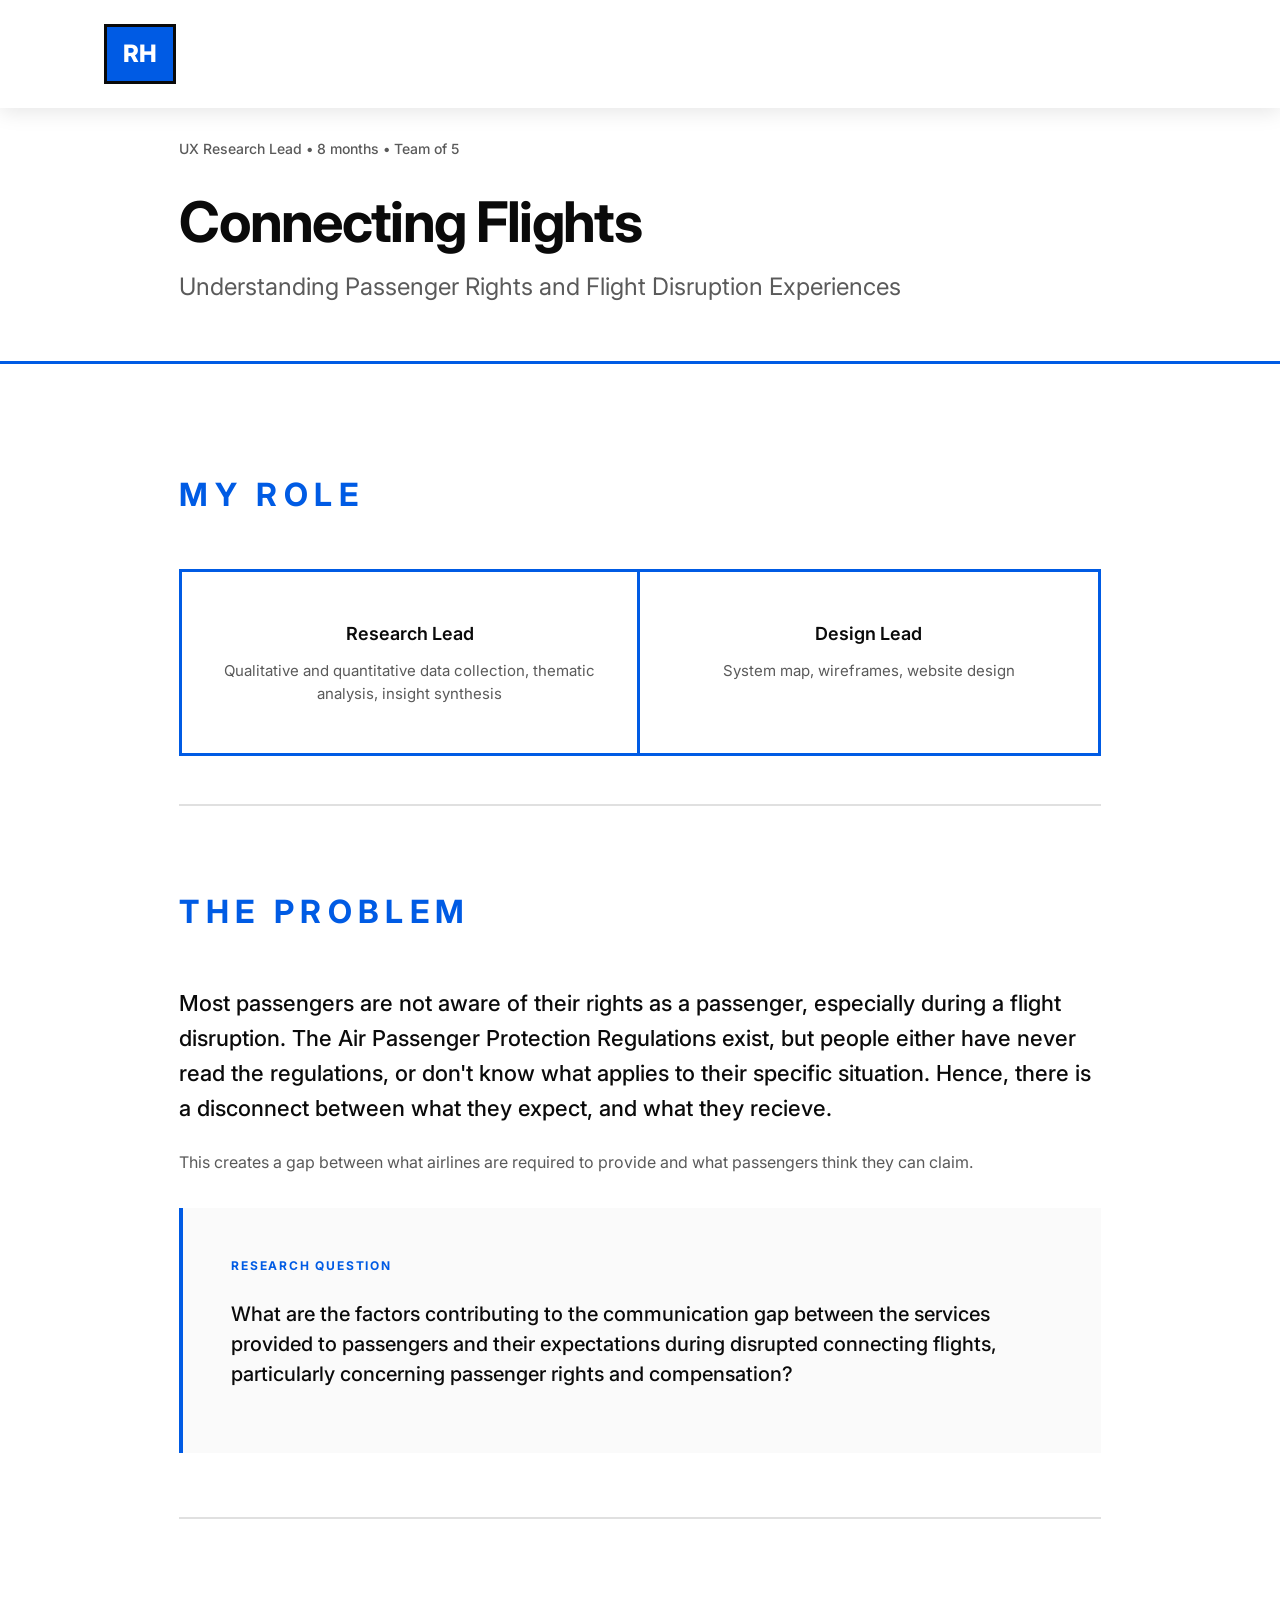
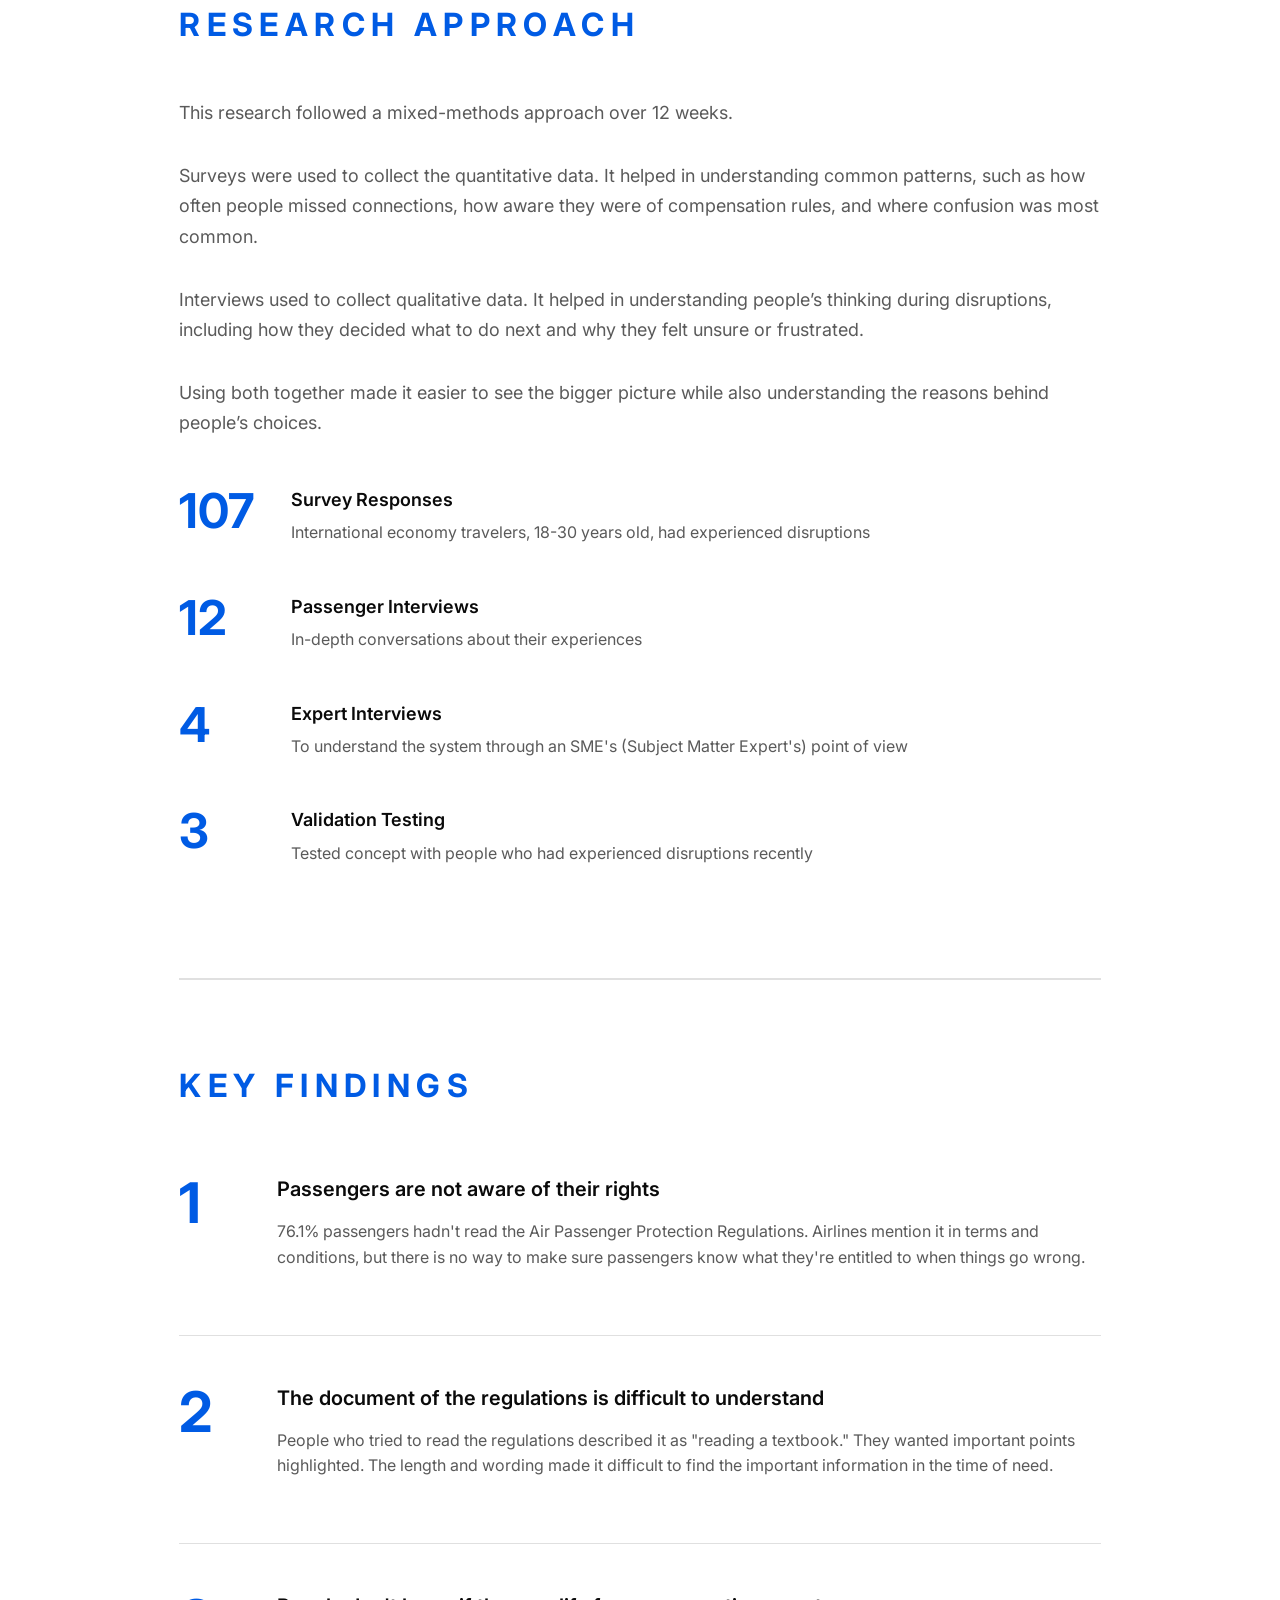
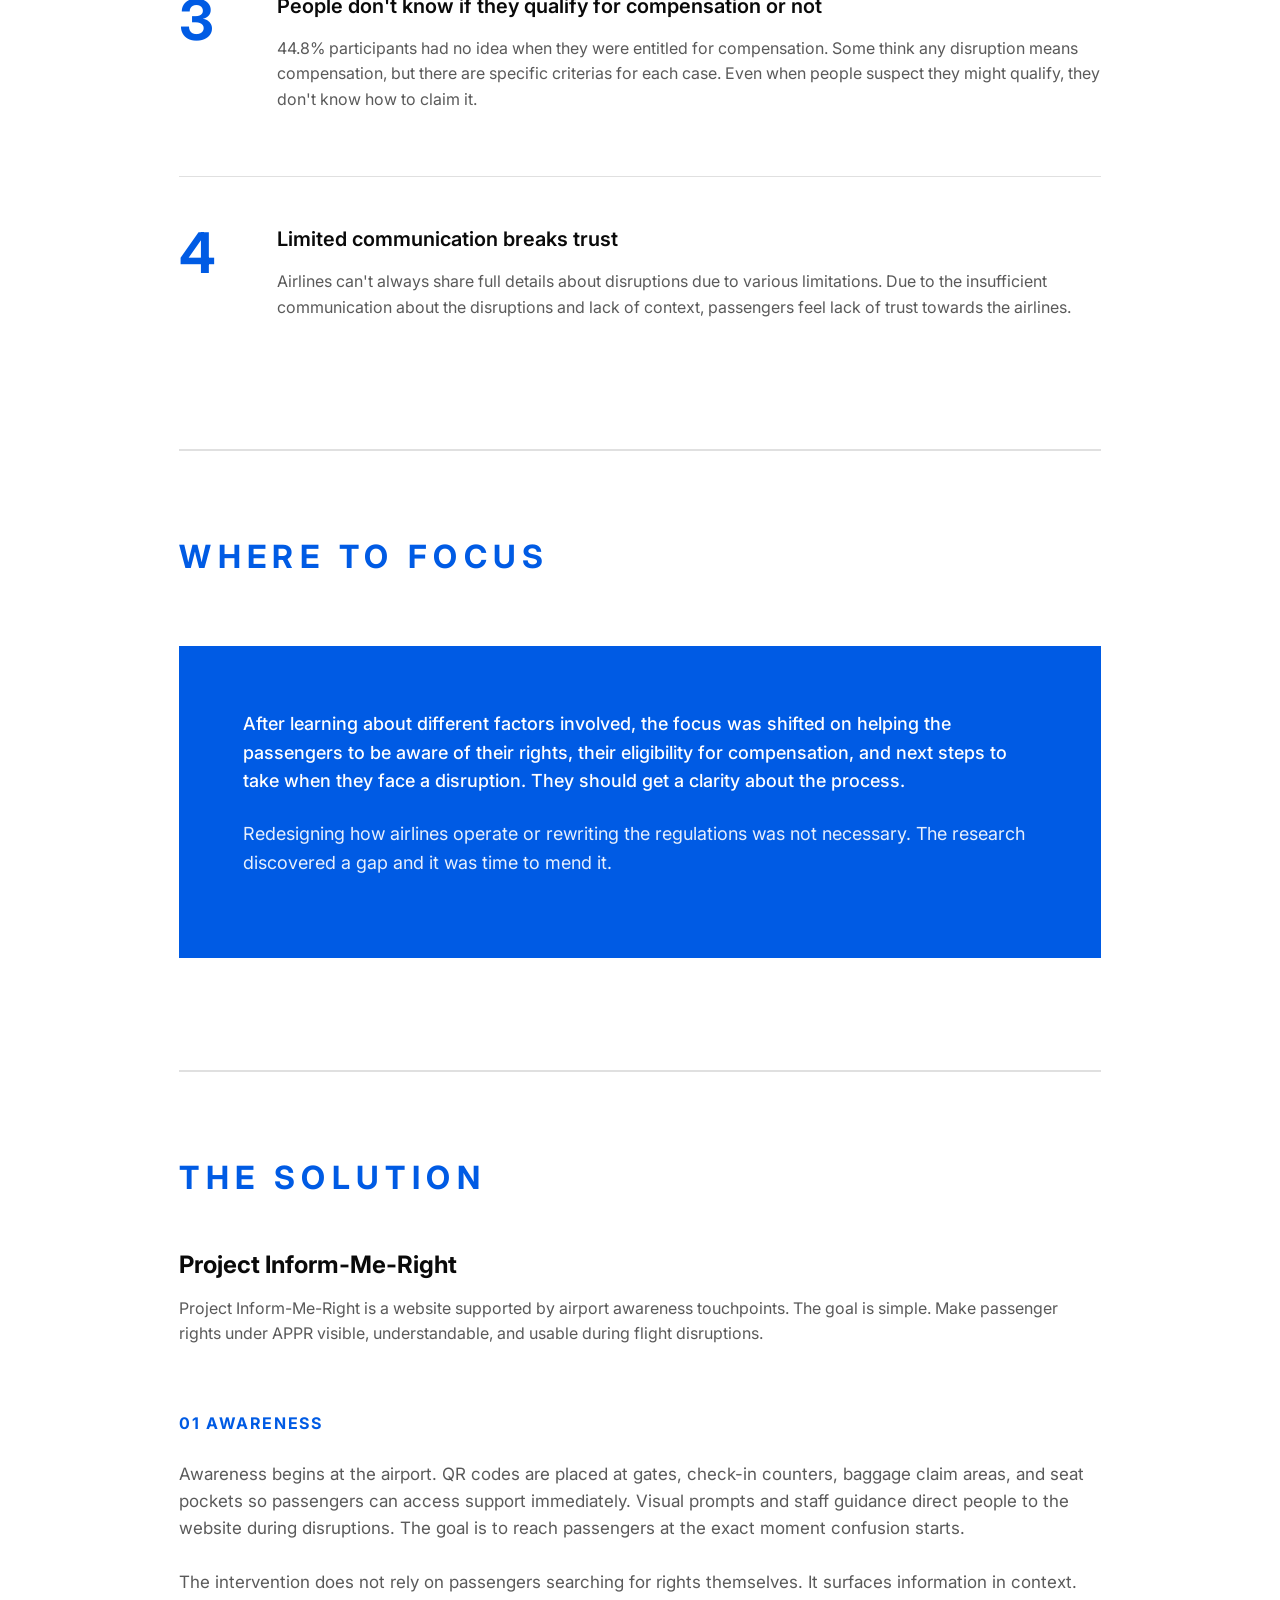
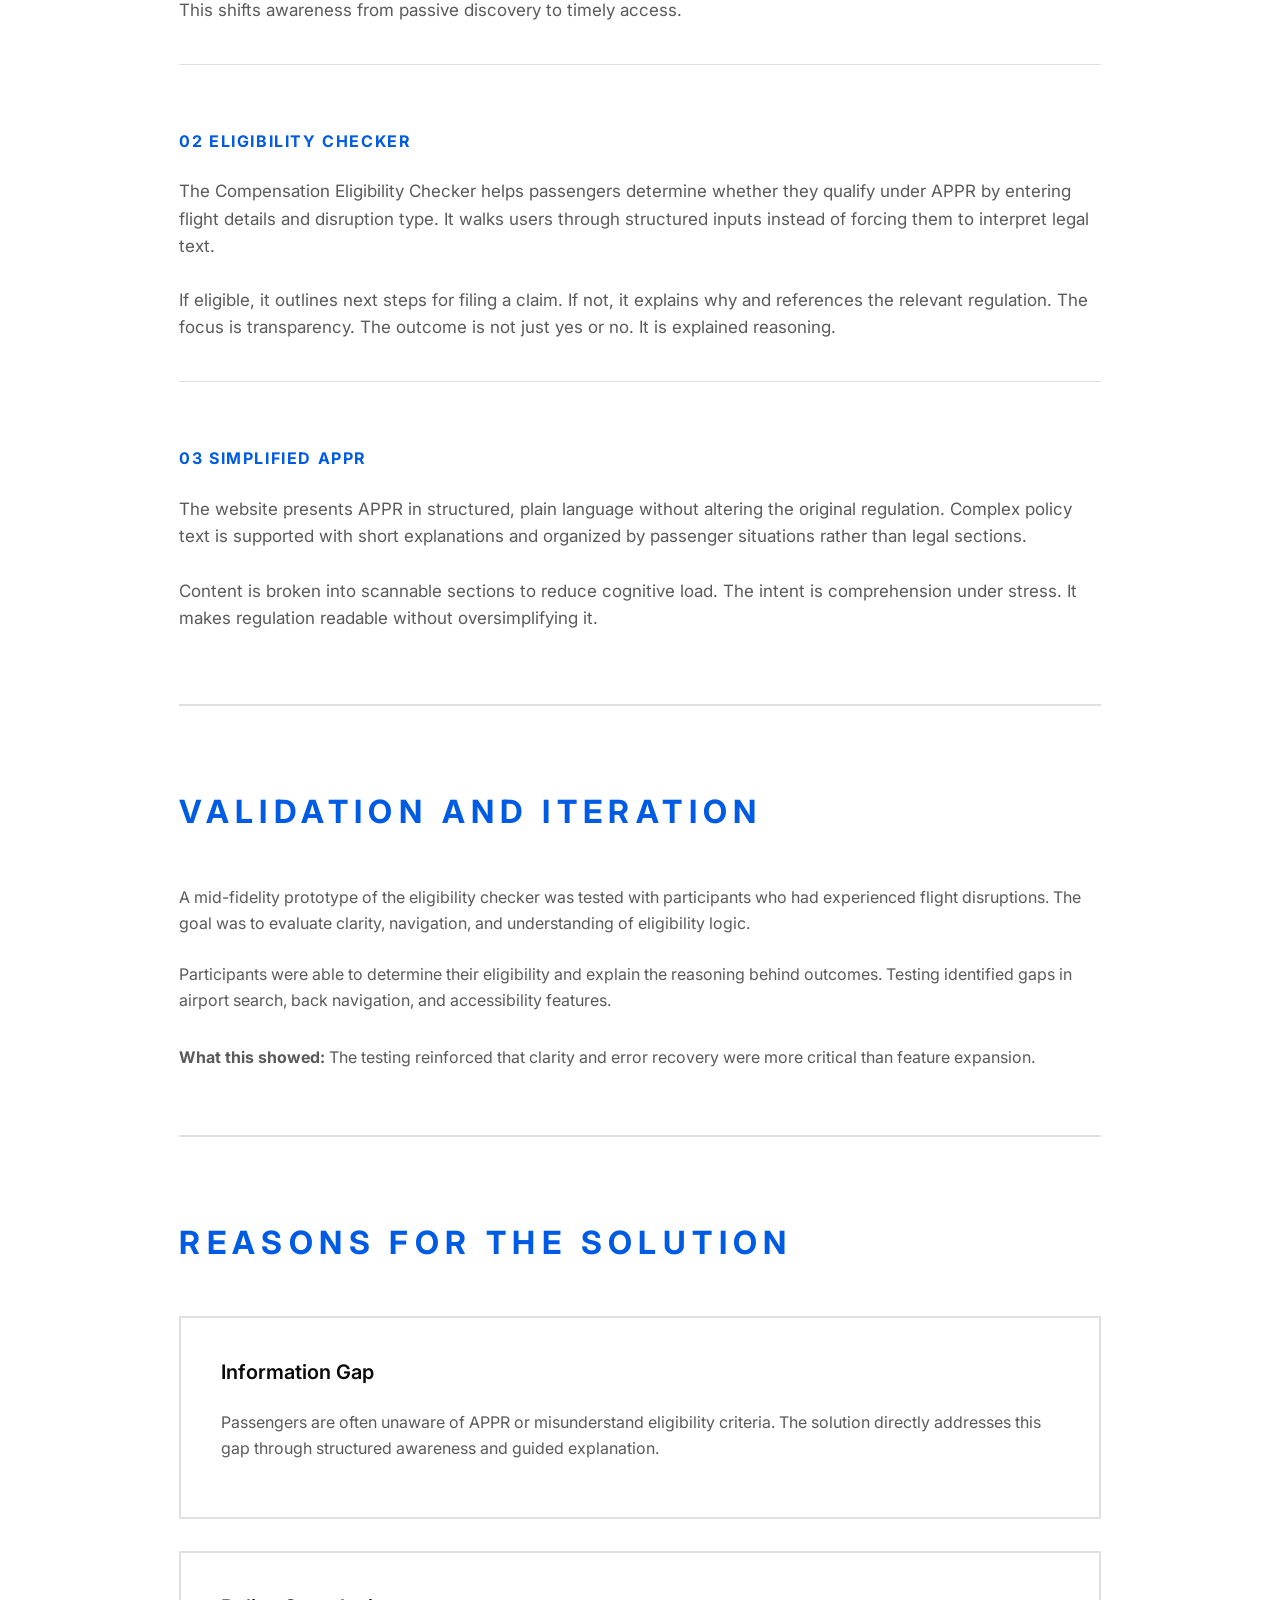
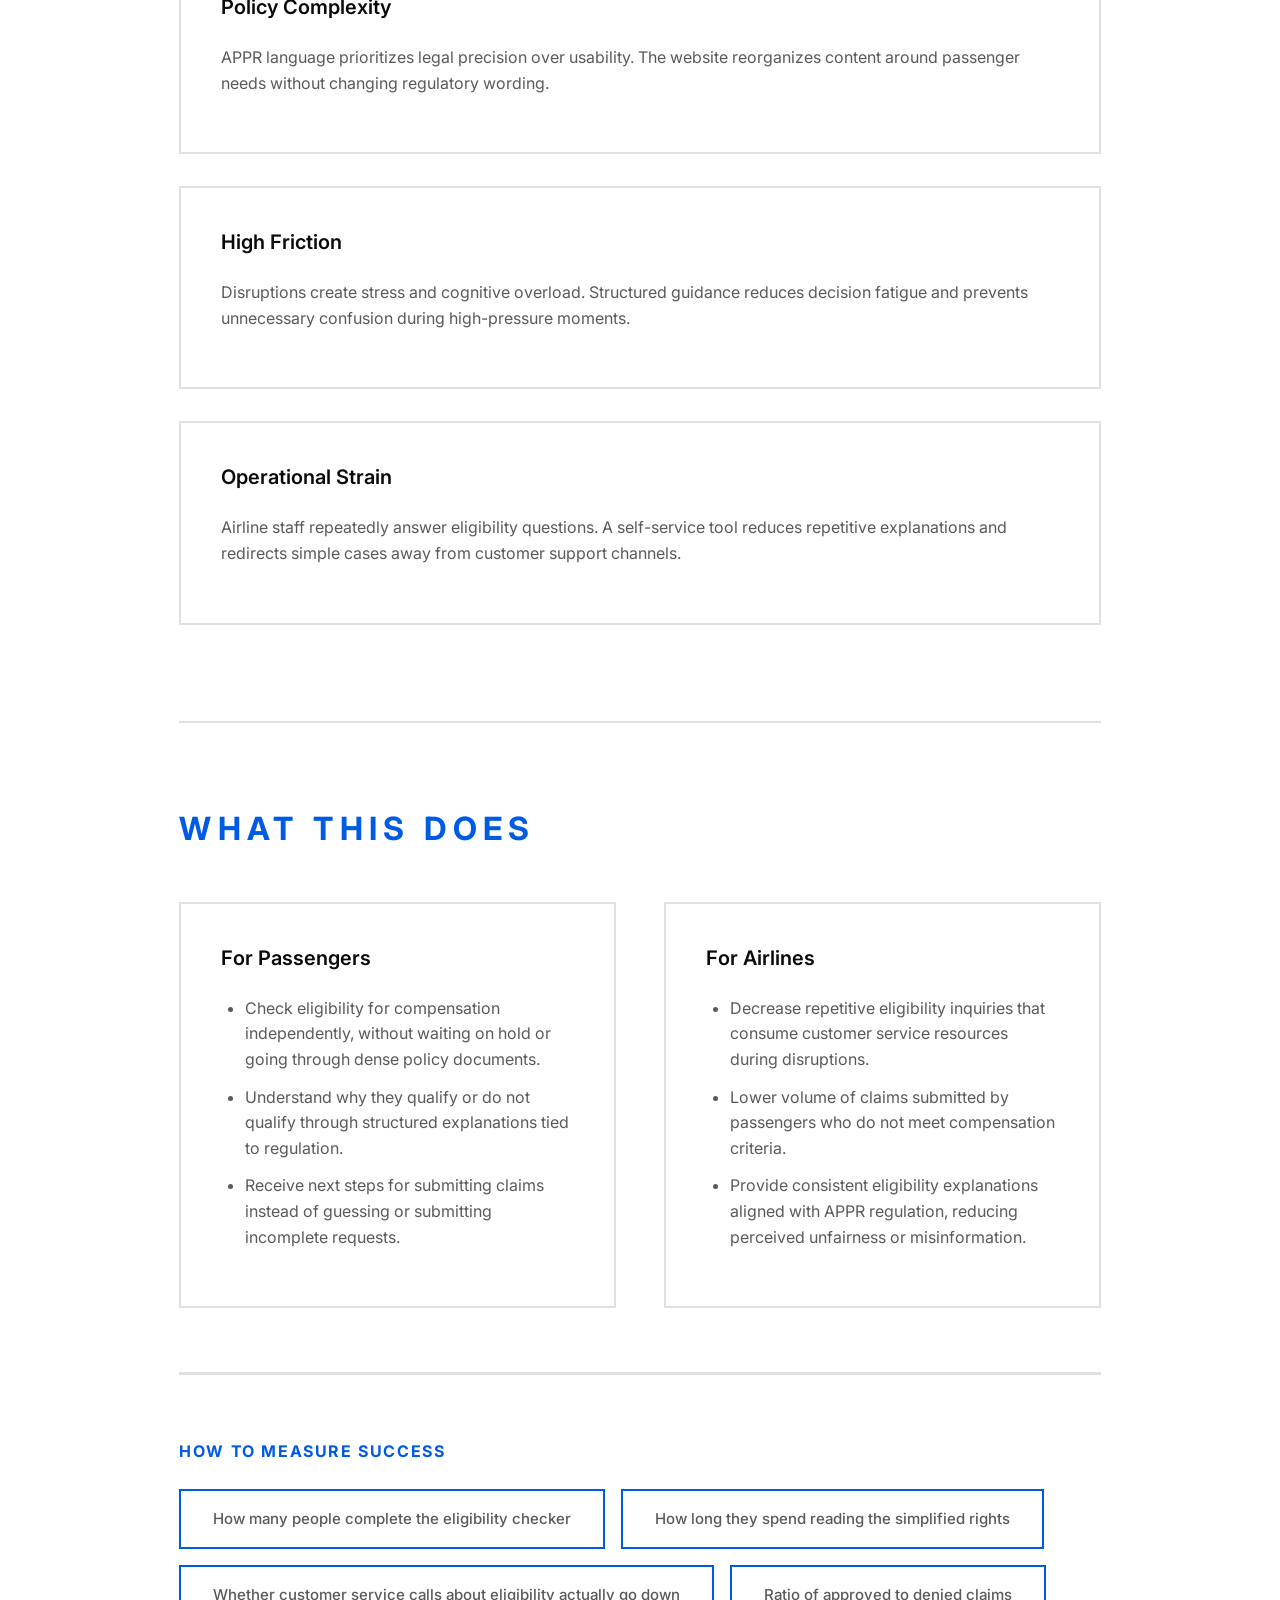
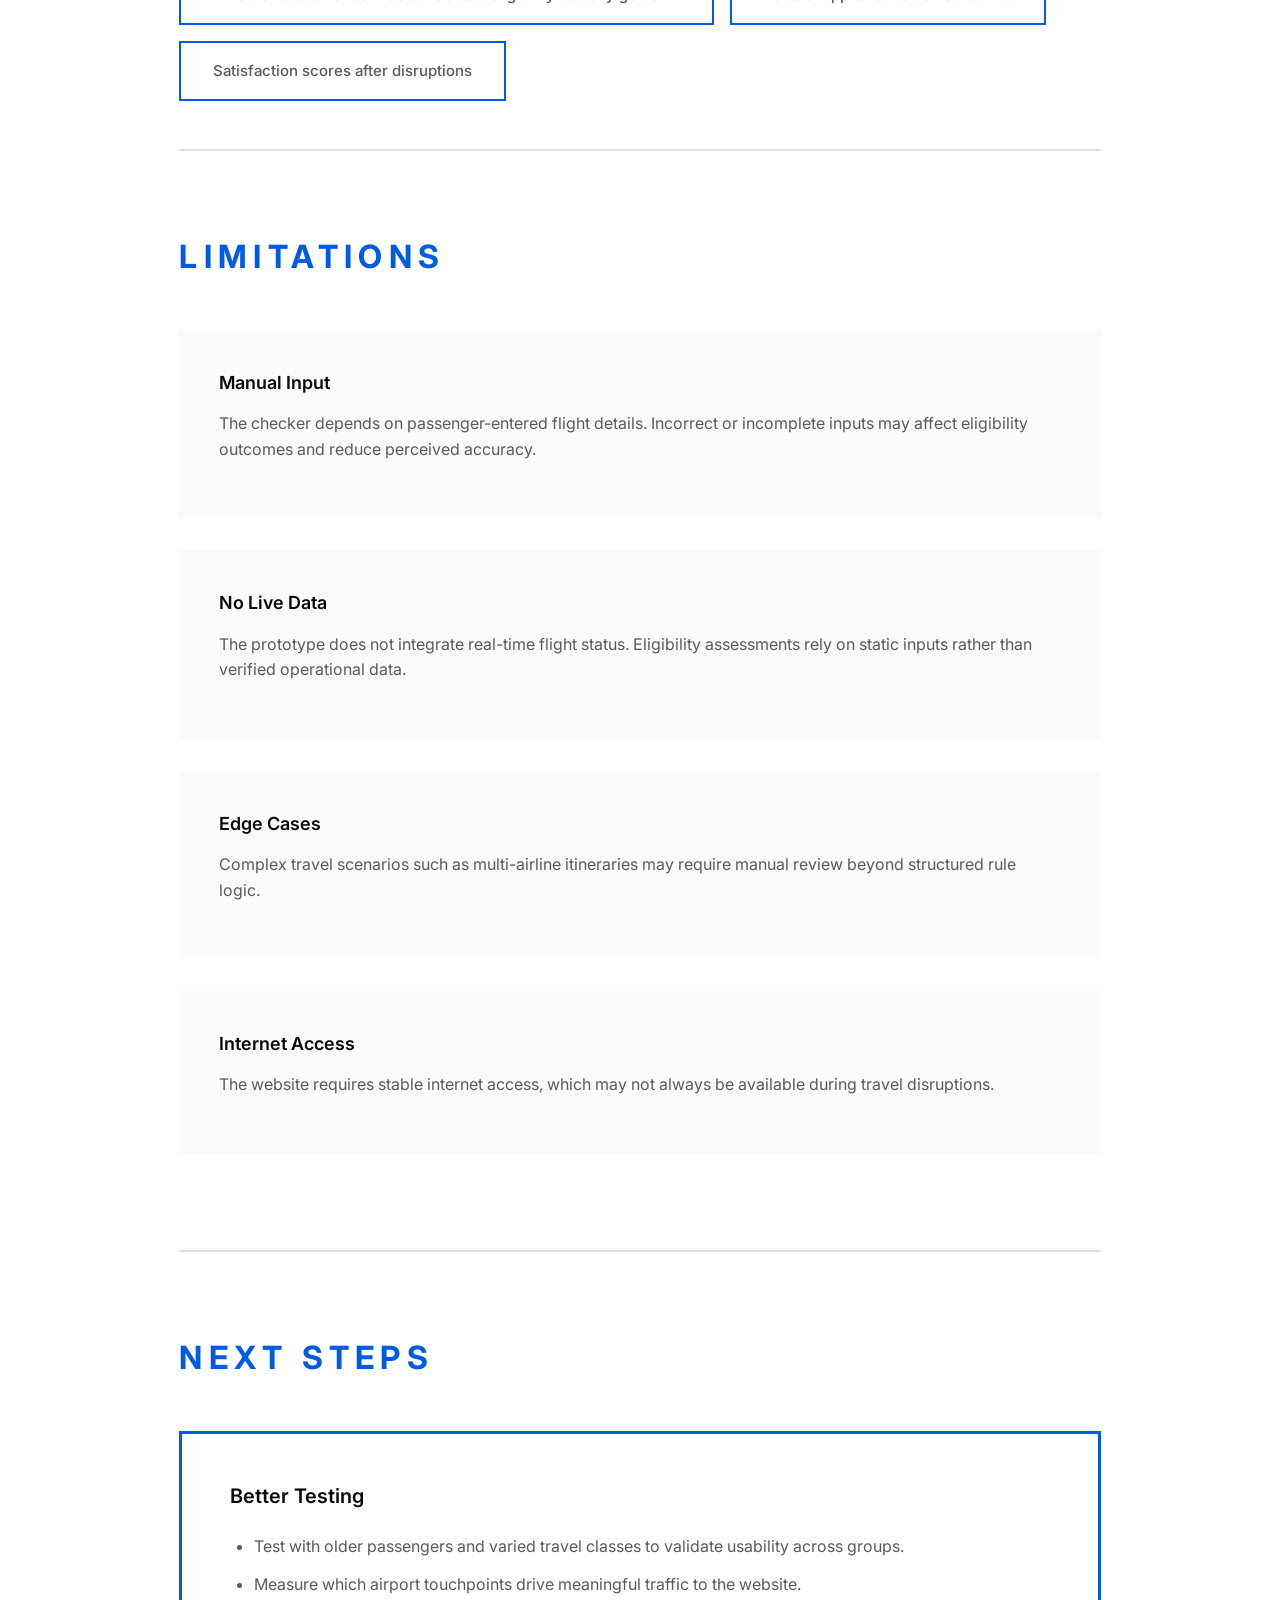
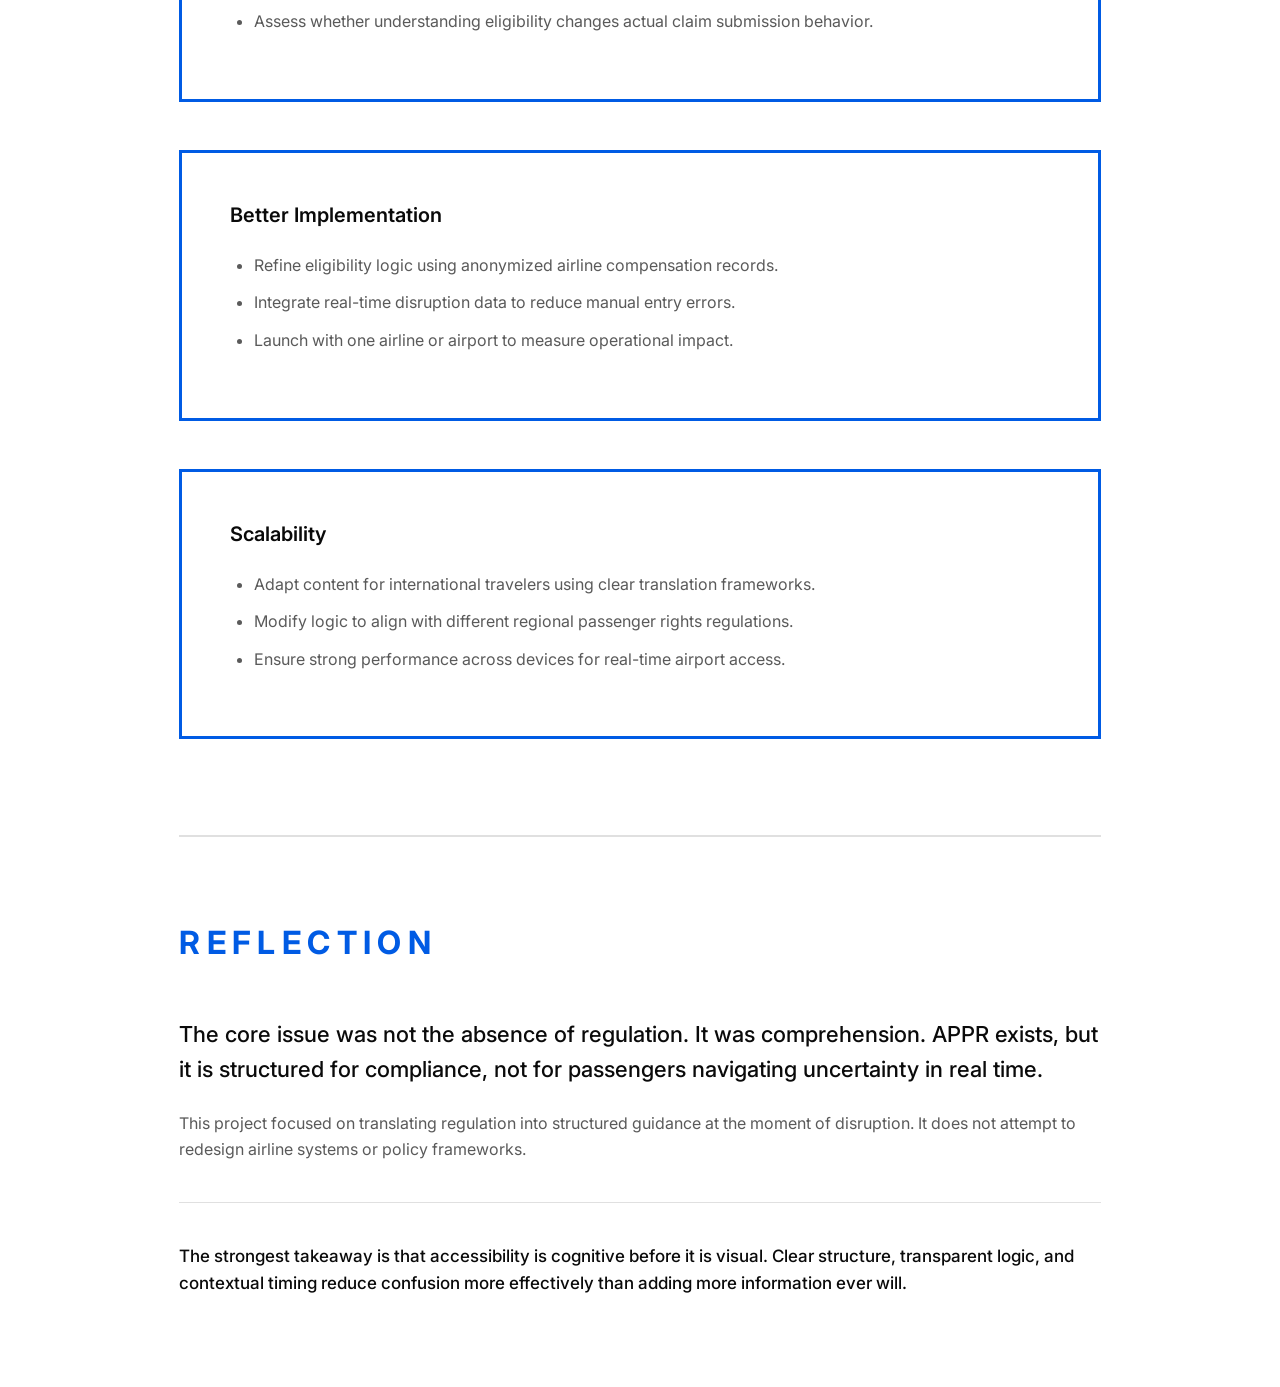
==== connectingflights.html @ 3a49372f "Portfolio restructured" ====
<!DOCTYPE html>
<html lang="en">

<head>
  <meta charset="UTF-8">
  <meta name="viewport" content="width=device-width, initial-scale=1.0">
  <title>Connecting Flights Case Study</title>
  <link href="https://fonts.googleapis.com/css2?family=Inter:wght@300;400;500;600;700;800&display=swap"
    rel="stylesheet">
  <link rel="stylesheet" href="connectingflights.css">
</head>


<body>

  <!-- Navigation -->
<nav class="project-nav">
  <div class="project-nav-container">
    <a href="index.html" class="nav-logo">RH</a>
  </div>
</nav>

    <!-- Hero Section -->

    <header class="hero">
      <div class="container">
    <div class="mainbox">
        <div class="hero-meta">UX Research Lead  •  8 months  •  Team of 5</div>
        <h1>Connecting Flights</h1>
        <h2>Understanding Passenger Rights and Flight Disruption Experiences</h2>
   
</div>
</div>
 </header>
<div class="container">
  <div class="mainbox">

    <!-- Roles Section -->
   <section class="section">
      
        <h3 class="section-label">My Role</h3>
        <div class="stats-grid">
          <div class="stat-card">
            <div class="stat-label">Research Lead</div>
            <div class="stat-detail">Qualitative and quantitative data collection, thematic analysis, insight synthesis</div>
          </div>
          <div class="stat-card">
            <div class="stat-label">Design Lead</div>
            <div class="stat-detail">System map, wireframes, website design</div>
          </div>
        </div>
      
    </section>

    <!-- Problem Section -->
    <section class="section">
        <h3 class="section-label">The Problem</h3>
        <div class="problem-content">
          <p class="lead">Most passengers are not aware of their rights as a passenger, especially during a flight disruption. The Air Passenger Protection Regulations exist, but people either have never read the regulations, or don't know what applies to their specific situation. Hence, there is a disconnect between what they expect, and what they recieve.</p>
          <p>This creates a gap between what airlines are required to provide and what passengers think they can
            claim.</p>
        </div>

        <div class="research-question">
          <span class="label">Research Question</span>
          <p>What are the factors contributing to the communication gap between the services provided to passengers and their expectations during disrupted connecting flights, particularly concerning passenger rights and compensation?</p>
        </div>
    </section>

    <!-- Research Approach -->
    <section class="section">
        <h3 class="section-label">Research Approach</h3>
        
        <p  class="intro-text">This research followed a mixed-methods approach over 12 weeks.</p>
        <p  class="intro-text">Surveys were used to collect the quantitative data. It helped in understanding common patterns, such as how often people missed connections, how aware they were of compensation rules, and where confusion was most common. </p> 
        <p  class="intro-text">Interviews used to collect qualitative data. It helped in understanding people’s thinking during disruptions, including how they decided what to do next and why they felt unsure or frustrated. </p>
          <p  class="intro-text">Using both together made it easier to see the bigger picture while also understanding the reasons behind people’s choices.</p>
        
        <div class="methodology-list">
          <div class="method-item">
            <div class="method-number">107</div>
            <div class="method-content">
              <h4>Survey Responses</h4>
              <p>International economy travelers, 18-30 years old, had experienced disruptions</p>
            </div>
          </div>

          <div class="method-item">
            <div class="method-number">12</div>
            <div class="method-content">
              <h4>Passenger Interviews</h4>
              <p>In-depth conversations about their experiences</p>
            </div>
          </div>

          <div class="method-item">
            <div class="method-number">4</div>
            <div class="method-content">
              <h4>Expert Interviews</h4>
              <p>To understand the system through an SME's (Subject Matter Expert's) point of view</p>
            </div>
          </div>

          <div class="method-item">
            <div class="method-number">3</div>
            <div class="method-content">
              <h4>Validation Testing</h4>
              <p>Tested concept with people who had experienced disruptions recently</p>
            </div>
          </div>
        </div>
    </section>

    <!-- Key Findings -->
    <section class="section">
        <h3 class="section-label">Key Findings</h3>

        <div class="findings-list">
          <div class="finding-item">
            <div class="finding-stat">1</div>
            <div class="finding-content">
              <h4>Passengers are not aware of their rights</h4>
              <p> 76.1% passengers hadn't read the Air Passenger Protection Regulations. Airlines mention it in terms and conditions, but there is no  way to make sure passengers know what they're entitled to when things go wrong.
              </p>
            </div>
          </div>

          <div class="finding-item">
            <div class="finding-quote">2</div>
            <div class="finding-content">
              <h4>The document of the regulations is difficult to understand</h4>
              <p>People who tried to read the regulations described it as "reading a textbook." They wanted important points highlighted. The length and wording made it difficult to find the important information in the time of need.</p>
            </div>
          </div>

          <div class="finding-item">
            <div class="finding-stat">3</div>
            <div class="finding-content">
              <h4>People don't know if they qualify for compensation or not</h4>
              <p>44.8% participants had no idea when they were entitled for compensation. Some think any disruption means compensation, but there are specific criterias for each case. Even when people suspect they might qualify, they don't know how to claim it.</p>
            </div>
          </div>

          <div class="finding-item">
            <div class="finding-quote">4</div>
            <div class="finding-content">
              <h4>Limited communication breaks trust</h4>
              <p>Airlines can't always share full details about disruptions due to various limitations. Due to the insufficient communication about the disruptions and lack of context, passengers feel lack of trust towards the airlines.</p>
            </div>
          </div>
        </div>
    </section>

    <!-- Problem Focus -->
    <section class="section">
        <h3 class="section-label">Where to Focus</h3>
        <div class="focus-box">
          <p class="lead">After learning about different factors involved, the focus was shifted on helping the passengers to be aware of their rights, their eligibility for compensation, and next steps to take when they face a disruption. They should get a clarity about the process.</p>
          <p>Redesigning how airlines operate or rewriting the regulations was not necessary. The research discovered a gap and it was time to mend it.</p>
        </div>
    </section>

    <!-- Solution -->
    <section class="section">
        <h3 class="section-label">The Solution</h3>
        <h2 class="solution-title">Project Inform-Me-Right</h2>
        <p>Project Inform-Me-Right is a website supported by airport awareness touchpoints. The goal is simple. Make passenger rights under APPR visible, understandable, and usable during flight disruptions.</p>

        <div class="solution-components">
          <div class="component">
            <div class="component-number"> 01 AWARENESS</div>
            <p>Awareness begins at the airport. QR codes are placed at gates, check-in counters, baggage claim areas, and seat pockets so passengers can access support immediately. Visual prompts and staff guidance direct people to the website during disruptions. The goal is to reach passengers at the exact moment confusion starts. <br><br> The intervention does not rely on passengers searching for rights themselves. It surfaces information in context. This shifts awareness from passive discovery to timely access.</p>
          </div>

          <div class="component">
            <div class="component-number">02 ELIGIBILITY CHECKER</div>
            <p>The Compensation Eligibility Checker helps passengers determine whether they qualify under APPR by entering flight details and disruption type. It walks users through structured inputs instead of forcing them to interpret legal text. <br><br> If eligible, it outlines next steps for filing a claim. If not, it explains why and references the relevant regulation. The focus is transparency. The outcome is not just yes or no. It is explained reasoning.</p>
          </div>

          <div class="component">
            <div class="component-number">03 SIMPLIFIED APPR</div>
            <p>The website presents APPR in structured, plain language without altering the original regulation. Complex policy text is supported with short explanations and organized by passenger situations rather than legal sections. <br><br> Content is broken into scannable sections to reduce cognitive load. The intent is comprehension under stress. It makes regulation readable without oversimplifying it.</p>
          </div>
        </div>
    </section>

    <!-- Validation -->
    <section class="section">
        <h3 class="section-label">Validation and Iteration</h3>

        <p>A mid-fidelity prototype of the eligibility checker was tested with participants who had experienced flight disruptions. The goal was to evaluate clarity, navigation, and understanding of eligibility logic. <br><br> Participants were able to determine their eligibility and explain the reasoning behind outcomes. Testing identified gaps in airport search, back navigation, and accessibility features.</p>

        <p style="margin-top: 2rem;"><strong>What this showed:</strong> The testing reinforced that clarity and error recovery were more critical than feature expansion.</p>
    </section>

    <!-- Results -->
    <section class="section">
        <h3 class="section-label">Reasons for the Solution</h3>

        <div class="results-list">
          <div class="result-box">
            <h4>Information Gap</h4>
            <p>Passengers are often unaware of APPR or misunderstand eligibility criteria. The solution directly addresses this gap through structured awareness and guided explanation.</p>
          </div>

          <div class="result-box">
            <h4>Policy Complexity</h4>
            <p>APPR language prioritizes legal precision over usability. The website reorganizes content around passenger needs without changing regulatory wording.</p>
          </div>

            <div class="result-box">
            <h4>High Friction</h4>
            <p>Disruptions create stress and cognitive overload. Structured guidance reduces decision fatigue and prevents unnecessary confusion during high-pressure moments.</p>
          </div>

            <div class="result-box">
            <h4>Operational Strain</h4>
            <p>Airline staff repeatedly answer eligibility questions. A self-service tool reduces repetitive explanations and redirects simple cases away from customer support channels.</p>
          </div>



        </div>
   </section>


    <section class="section">
        <h3 class="section-label">What This Does</h3>

        <div class="results-grid">

          <div class="result-box">
            <h4>For Passengers</h4>
            <ul>
              <li>Check eligibility for compensation independently, without waiting on hold or going through dense policy documents.</li>
              <li>Understand why they qualify or do not qualify through structured explanations tied to regulation.</li>
              <li>Receive next steps for submitting claims instead of guessing or submitting incomplete requests.</li>
            </ul>
          </div>

          <div class="result-box">
            <h4>For Airlines</h4>
            <ul>
              <li>Decrease repetitive eligibility inquiries that consume customer service resources during disruptions.</li>
              <li>Lower volume of claims submitted by passengers who do not meet compensation criteria.</li>
              <li>Provide consistent eligibility explanations aligned with APPR regulation, reducing perceived unfairness or misinformation.</li>
            </ul>
          </div>
        </div>
        <div class="metrics-section">
          <div class="component-number">HOW TO MEASURE SUCCESS</div>
          <div class="metrics-list">
            <span class="metric">How many people complete the eligibility checker</span>
            <span class="metric">How long they spend reading the simplified rights</span>
            <span class="metric">Whether customer service calls about eligibility actually go down</span>
            <span class="metric">Ratio of approved to denied claims</span>
            <span class="metric">Satisfaction scores after disruptions</span>
          </div>
        </div>
    </section>

    <!-- Limitations -->
    <section class="section">
        <h3 class="section-label">Limitations</h3>

        <div class="limitations-list">
          <div class="limitation-box">
            <h4>Manual Input</h4>
            <p>The checker depends on passenger-entered flight details. Incorrect or incomplete inputs may affect eligibility outcomes and reduce perceived accuracy.</p>
          </div>

          <div class="limitation-box">
            <h4>No Live Data</h4>
            <p>The prototype does not integrate real-time flight status. Eligibility assessments rely on static inputs rather than verified operational data.</p>
          </div>

          <div class="limitation-box">
            <h4>Edge Cases</h4>
            <p>Complex travel scenarios such as multi-airline itineraries may require manual review beyond structured rule logic.</p>
          </div>

          <div class="limitation-box">
            <h4>Internet Access</h4>
            <p>The website requires stable internet access, which may not always be available during travel disruptions.</p>
          </div>
        </div>
    </section>

    <!-- What's Next -->
    <section class="section">
        <h3 class="section-label">Next Steps</h3>

        <div class="next-steps-list">
          <div class="next-step-box">
            <h4>Better Testing</h4>
            <ul>
              <li>Test with older passengers and varied travel classes to validate usability across groups.</li>
              <li>Measure which airport touchpoints drive meaningful traffic to the website.</li>
              <li>Assess whether understanding eligibility changes actual claim submission behavior.</li>
            </ul>
          </div>

          <div class="next-step-box">
            <h4>Better Implementation</h4>
            <ul>
              <li>Refine eligibility logic using anonymized airline compensation records.</li>
              <li>Integrate real-time disruption data to reduce manual entry errors.</li>
              <li>Launch with one airline or airport to measure operational impact.</li>
            </ul>
          </div>

          <div class="next-step-box">
            <h4>Scalability</h4>
            <ul>
              <li>Adapt content for international travelers using clear translation frameworks.</li>
              <li>Modify logic to align with different regional passenger rights regulations.</li>
              <li>Ensure strong performance across devices for real-time airport access.</li>
            </ul>
          </div>
        </div>
    </section>

    <!-- Reflection -->
    <section class="section">
        <h3 class="section-label">Reflection</h3>
        <div class="reflection-content">
          <p class="lead">The core issue was not the absence of regulation. It was comprehension. APPR exists, but it is structured for compliance, not for passengers navigating uncertainty in real time.</p>
          <p>This project focused on translating regulation into structured guidance at the moment of disruption. It does not attempt to redesign airline systems or policy frameworks.</p>
          <p class="reflection-conclusion">The strongest takeaway is that accessibility is cognitive before it is visual. Clear structure, transparent logic, and contextual timing reduce confusion more effectively than adding more information ever will.</p>
        </div>

    </section>
  </div>
  </div>
  <script>
    // Smooth scroll reveal
    const observerOptions = {
      threshold: 0.1,
      rootMargin: '0px 0px -50px 0px'
    };

    const observer = new IntersectionObserver((entries) => {
      entries.forEach(entry => {
        if (entry.isIntersecting) {
          entry.target.classList.add('visible');
        }
      });
    }, observerOptions);

    document.addEventListener('DOMContentLoaded', () => {
      document.querySelectorAll('.section').forEach(section => {
        observer.observe(section);
      });
    });
  </script>
</body>

</html>
---- connectingflights.css ----
.project-nav {
  position: fixed;
  top: 0;
  left: 0;
  right: 0;
  z-index: 1000;
  background: var(--bg-white);
  /* border-bottom: 3px solid var(--text-black); */
  transition: all 0.3s ease;
    box-shadow: 0 4px 20px rgba(0, 0, 0, 0.1);
}

.project-nav.scrolled {
  box-shadow: 0 4px 20px rgba(0, 0, 0, 0.1);
}

.project-nav-container {
  max-width: 1200px;
  margin: 0 auto;
  padding: 1.5rem 4rem;
  display: flex;
  justify-content: space-between;
  align-items: center;
}

.nav-logo {
  font-size: 1.5rem;
  font-weight: 800;
  color: var(--text-black);
  text-decoration: none;
  padding: 0.5rem 1rem;
  border: 3px solid var(--text-black);
  background: var(--neo-blue);
  color: var(--bg-white);
  transition: transform 0.2s ease;
}

.nav-logo:hover {
  transform: translate(-2px, -2px);
  box-shadow: 4px 4px 0 var(--text-black);
}


body {
  padding-top: 80px;
}

/* Responsive */
@media (max-width: 768px) {
  .project-nav-container {
    padding: 1rem 1.5rem;
  }

  .nav-links {
    gap: 1rem;
  }

  .nav-link {
    font-size: 0.9rem;
  }

  body {
    padding-top: 70px;
  }
}

@media (max-width: 480px) {
  .nav-links {
    gap: 0.75rem;
  }

  .nav-link {
    font-size: 0.85rem;
  }
}


:root {
      --neo-blue: #005BE4;
      --blue-dark: #0052CC;
      --bg-white: #FFFFFF;
      --bg-light: #FAFAFA;
      --text-black: #0A0A0A;
      --text-gray: #5A5A5A;
      --text-light: #9A9A9A;
      --border: #E0E0E0;
    }

    * {
      margin: 0;
      box-sizing: border-box;
    }

    body {
      font-family: 'Inter', -apple-system, BlinkMacSystemFont, sans-serif;
      background: var(--bg-white);
      color: var(--text-black);
      line-height: 1.6;
      -webkit-font-smoothing: antialiased;
    }

    .mainbox{
      padding: 0;
      max-width: 80%;
      margin: 0 auto;
    }
    .container {
      margin: 0 auto;
      padding: 2% 5% 2% 5%;
    }

    /* Hero Section */
    .hero {
      padding: 2rem 0 2rem;
      border-bottom: 3px solid var(--neo-blue);
    }

    .hero-meta {
      font-size: 0.875rem;
      color: var(--text-gray);
      margin-bottom: 2rem;
      font-weight: 500;
    }

    .hero h1 {
      font-size: 3.5rem;
      font-weight: 700;
      margin-bottom: 1rem;
      line-height: 1.1;
      letter-spacing: -0.03em;
      color: var(--text-black);
    }

    .hero h2 {
      font-size: 1.5rem;
      font-weight: 400;
      color: var(--text-gray);
      line-height: 1.4;
    }

    /* Sections */
    .section {
      padding: 2rem 0 3rem 0;
      border-bottom: 2px solid var(--border);
      margin: 3rem 0 0 0;
    }

    .section:last-of-type {
      border-bottom: none;
    }

    .section-label {
      font-size: 2rem;
      text-transform: uppercase;
      letter-spacing: 0.2em;
      color: var(--neo-blue);
      font-weight: 700;
      margin-bottom: 3rem;
    }

    /* Typography */
    .lead {
      font-size: 1.375rem;
      line-height: 1.6;
      color: var(--text-black);
      margin-bottom: 1.5rem;
      font-weight: 500;
    }

    .intro-text {
      font-size: 1.125rem;
      line-height: 1.7;
      color: var(--text-gray);
      margin-bottom: 2rem;
    }

    h4 {
      font-size: 1.125rem;
      font-weight: 600;
      color: var(--text-black);
      margin-bottom: 0.75rem;
      line-height: 1.4;
    }

    p {
      color: var(--text-gray);
      margin-bottom: 1rem;
      font-size: 1rem;
    }

    ul {
      margin: 1rem 0;
      padding-left: 1.5rem;
      color: var(--text-gray);
    }

    ul li {
      margin-bottom: 0.75rem;
    }

    /* Research Question */
    .research-question {
      background: var(--bg-light);
      padding: 3rem;
      margin: 2rem 0rem 1rem 0rem;
      border-left: 4px solid var(--neo-blue);
    }

    .research-question .label {
      font-size: 0.75rem;
      text-transform: uppercase;
      letter-spacing: 0.15em;
      color: var(--neo-blue);
      font-weight: 700;
      display: block;
      margin-bottom: 1.5rem;
    }

    .research-question p {
      font-size: 1.25rem;
      color: var(--text-black);
      font-weight: 500;
      line-height: 1.5;
    }

/* Stats Grid (for roles) */
.stats-grid {
  display: grid;
  grid-template-columns: repeat(2, 1fr);
  gap: 0;
  margin: rem 0 2rem 0;
  border: 3px solid var(--neo-blue);
}

.stat-card {
  padding: 3rem 2rem;
  border-right: 3px solid var(--neo-blue);
  text-align: center;
}

.stat-card:last-child {
  border-right: none;
}

.stat-label {
  font-size: 1.125rem;
  color: var(--text-black);
  font-weight: 600;
  margin-bottom: 0.75rem;
}

.stat-detail {
  font-size: 0.9375rem;
  color: var(--text-gray);
  line-height: 1.5;
}

    /* Methodology */
    .methodology-list {
      display: grid;
      gap: 2rem;
      margin: 3rem 0;
    }

    .method-item {
      display: grid;
      grid-template-columns: 80px 1fr;
      gap: 2rem;
      align-items: start;
    }

    .method-number {
      font-size: 3rem;
      font-weight: 700;
      color: var(--neo-blue);
      line-height: 1;
    }

    .method-content h4 {
      margin-bottom: 0.5rem;
      font-size: 1.125rem;
    }

    .method-content p {
      font-size: 1rem;
    }

    /* Findings */
    .findings-list {
      display: grid;
      gap: 3rem;
      margin: 4rem 0;
    }

    .finding-item {
      display: grid;
      grid-template-columns: 50px 1fr;
      gap: 3rem;
      padding-bottom: 3rem;
      border-bottom: 1px solid var(--border);
    }

    .finding-item:last-child {
      border-bottom: none;
      padding-bottom: 0;
    }

    .finding-stat {
      font-size: 3.5rem;
      font-weight: 700;
      color: var(--neo-blue);
      line-height: 1;
    }

    .finding-quote {
      font-size: 3.5rem;
      font-weight: 700;
      color: var(--neo-blue);
      line-height: 1;
    }

    .finding-content h4 {
      margin-bottom: 1rem;
      font-size: 1.25rem;
    }

    .finding-content p {
      font-size: 1rem;
    }

    /* Focus */
    .focus-box {
      background: var(--neo-blue);
      color: var(--bg-white);
      padding: 4rem;
      margin: 4rem 0;
    }

    .focus-box .lead {
      color: var(--bg-white);
      margin-bottom: 1.5rem;
    }

    .focus-box p {
      color: rgba(255, 255, 255, 0.9);
      font-size: 1.125rem;
    }

    /* Solution */
    .solution-title {
      font-size: 1.5rem;
      font-weight: 700;
      color: var(--text-black);
      margin-bottom: 1rem;
      line-height: 1.2;
    }

    .solution-intro {
      font-size: 1.25rem;
      color: var(--text-gray);
      margin-bottom: 4rem;
    }

    .solution-components{
      padding-top: 3rem;
    }
    .component {
      margin-bottom: 4rem;
      padding-bottom: 1rem;
      border-bottom: 1px solid var(--border);
    }

    .component:last-child {
      border-bottom: none;
      margin-bottom: 0;
      padding-bottom: 0;
    }

    .component-number {
      font-size: 1rem;
      font-weight: 700;
      color: var(--neo-blue);
      margin-bottom: 1.5rem;
      letter-spacing: 0.1em;
    }

    .component h4 {
      font-size: 1.5rem;
      margin-bottom: 1rem;
    }

    .component p {
      font-size: 1.0625rem;
      margin-bottom: 1.5rem;
    }

    .component-detail {
      margin-top: 2rem;
      padding: 2rem;
      background: var(--bg-light);
      font-size: 1rem;
    }

    .component-detail strong {
      color: var(--neo-blue);
      font-weight: 600;
    }

    .before-after {
      display: grid;
      grid-template-columns: 1fr 1fr;
      gap: 2rem;
      margin-top: 1.5rem;
    }

    .before, .after {
      padding: 2rem;
      background: var(--bg-light);
    }

    .label-small {
      font-size: 0.75rem;
      text-transform: uppercase;
      letter-spacing: 0.1em;
      color: var(--neo-blue);
      font-weight: 700;
      display: block;
      margin-bottom: 1rem;
    }

    .small-text {
      font-size: 0.9375rem;
      color: var(--text-gray);
      line-height: 1.6;
    }

    /* Validation */
    .validation-split {
      display: grid;
      grid-template-columns: 1fr 1fr;
      gap: 4rem;
      margin: 3rem 0;
    }

    .validation-box {
      padding: 2.5rem;
      background: var(--bg-light);
    }

    .validation-box h4 {
      margin-bottom: 1.5rem;
      font-size: 1.25rem;
    }

    .validation-box p {
      font-size: 1rem;
      margin-bottom: 1.5rem;
    }

    .validation-box ul {
      font-size: 1rem;
    }

    /* Results */
    .results-list {
      display: grid;
      gap: 2rem;
      margin: 3rem 0;
    }

    .results-grid {
      display: grid;
      grid-template-columns: 1fr 1fr;
      gap: 3rem;
      margin: 3rem 0;
    }

    .result-box {
      padding: 2.5rem;
      border: 2px solid var(--border);
    }

    .result-box h4 {
      color: var(--text-black);
      margin-bottom: 1.5rem;
      font-size: 1.25rem;
    }

    .result-box p {
      font-size: 1rem;
      margin-bottom: 1rem;
    }

    .result-box ul {
      font-size: 1rem;
    }

    .metrics-section {
      margin-top: 4rem;
      padding-top: 4rem;
      border-top: 3px solid var(--border);
    }

    .metrics-section h4 {
      margin-bottom: 2rem;
      font-size: 1.25rem;
    }

    .metrics-list {
      display: flex;
      flex-wrap: wrap;
      gap: 1rem;
    }

    .metric {
      padding: 1rem 2rem;
      border: 2px solid var(--neo-blue);
      font-size: 0.9375rem;
      color: var(--text-gray);
      font-weight: 500;
    }

    /* Limitations */
    .limitations-list {
      display: grid;
      gap: 2rem;
      margin: 3rem 0;
    }

    .limitation-box {
      padding: 2.5rem;
      background: var(--bg-light);
    }

    .limitation-box h4 {
      color: var(--text-black);
      margin-bottom: 1rem;
      font-size: 1.125rem;
    }

    .limitation-box p {
      font-size: 1rem;
    }

    /* Next Steps */
    .next-steps-list {
      display: grid;
      gap: 3rem;
      margin: 3rem 0;
    }

    .next-step-box {
      padding: 3rem;
      border: 3px solid var(--neo-blue);
    }

    .next-step-box h4 {
      margin-bottom: 1.5rem;
      font-size: 1.25rem;
    }

    .next-step-box ul {
      font-size: 1rem;
    }

    /* Reflection */
    .reflection-content {
      max-width: 100%;
    }

    .reflection-conclusion {
      margin-top: 2.5rem;
      padding-top: 2.5rem;
      border-top: 1px solid var(--border);
      font-weight: 500;
      color: var(--text-black);
      font-size: 1.0625rem;
    }

    /* Responsive */
    @media (max-width: 768px) {
      .hero {
        padding: 5rem 0 4rem;
      }

      .hero h1 {
        font-size: 2.5rem;
      }

      .hero h2 {
        font-size: 1.25rem;
      }

      .container {
        padding: 0 1.5rem;
      }

      .section {
        padding: 4rem 0;
      }

      .stats-grid {
        grid-template-columns: 1fr;
        gap: 0;
      }

      .stat-card {
        border-right: none;
        border-bottom: 3px solid var(--neo-blue);
      }

      .stat-card:last-child {
        border-bottom: none;
      }

      .method-item,
      .finding-item {
        grid-template-columns: 1fr;
        gap: 1rem;
      }

      .validation-split,
      .before-after {
        grid-template-columns: 1fr;
        gap: 2rem;
      }

      .stat-number,
      .finding-stat,
      .finding-quote {
        font-size: 2.5rem;
      }

      .method-number {
        font-size: 2rem;
      }

      .focus-box {
        padding: 2.5rem;
      }
    }

    @media (max-width: 480px) {
      .hero {
        padding: 4rem 0 3rem;
      }

      .hero h1 {
        font-size: 2rem;
      }

      .hero h2 {
        font-size: 1.125rem;
      }

      .section {
        padding: 3rem 0;
      }

      .lead {
        font-size: 1.25rem;
      }

      .research-question,
      .focus-box,
      .validation-box,
      .result-box,
      .limitation-box,
      .next-step-box {
        padding: 2rem;
      }
    }
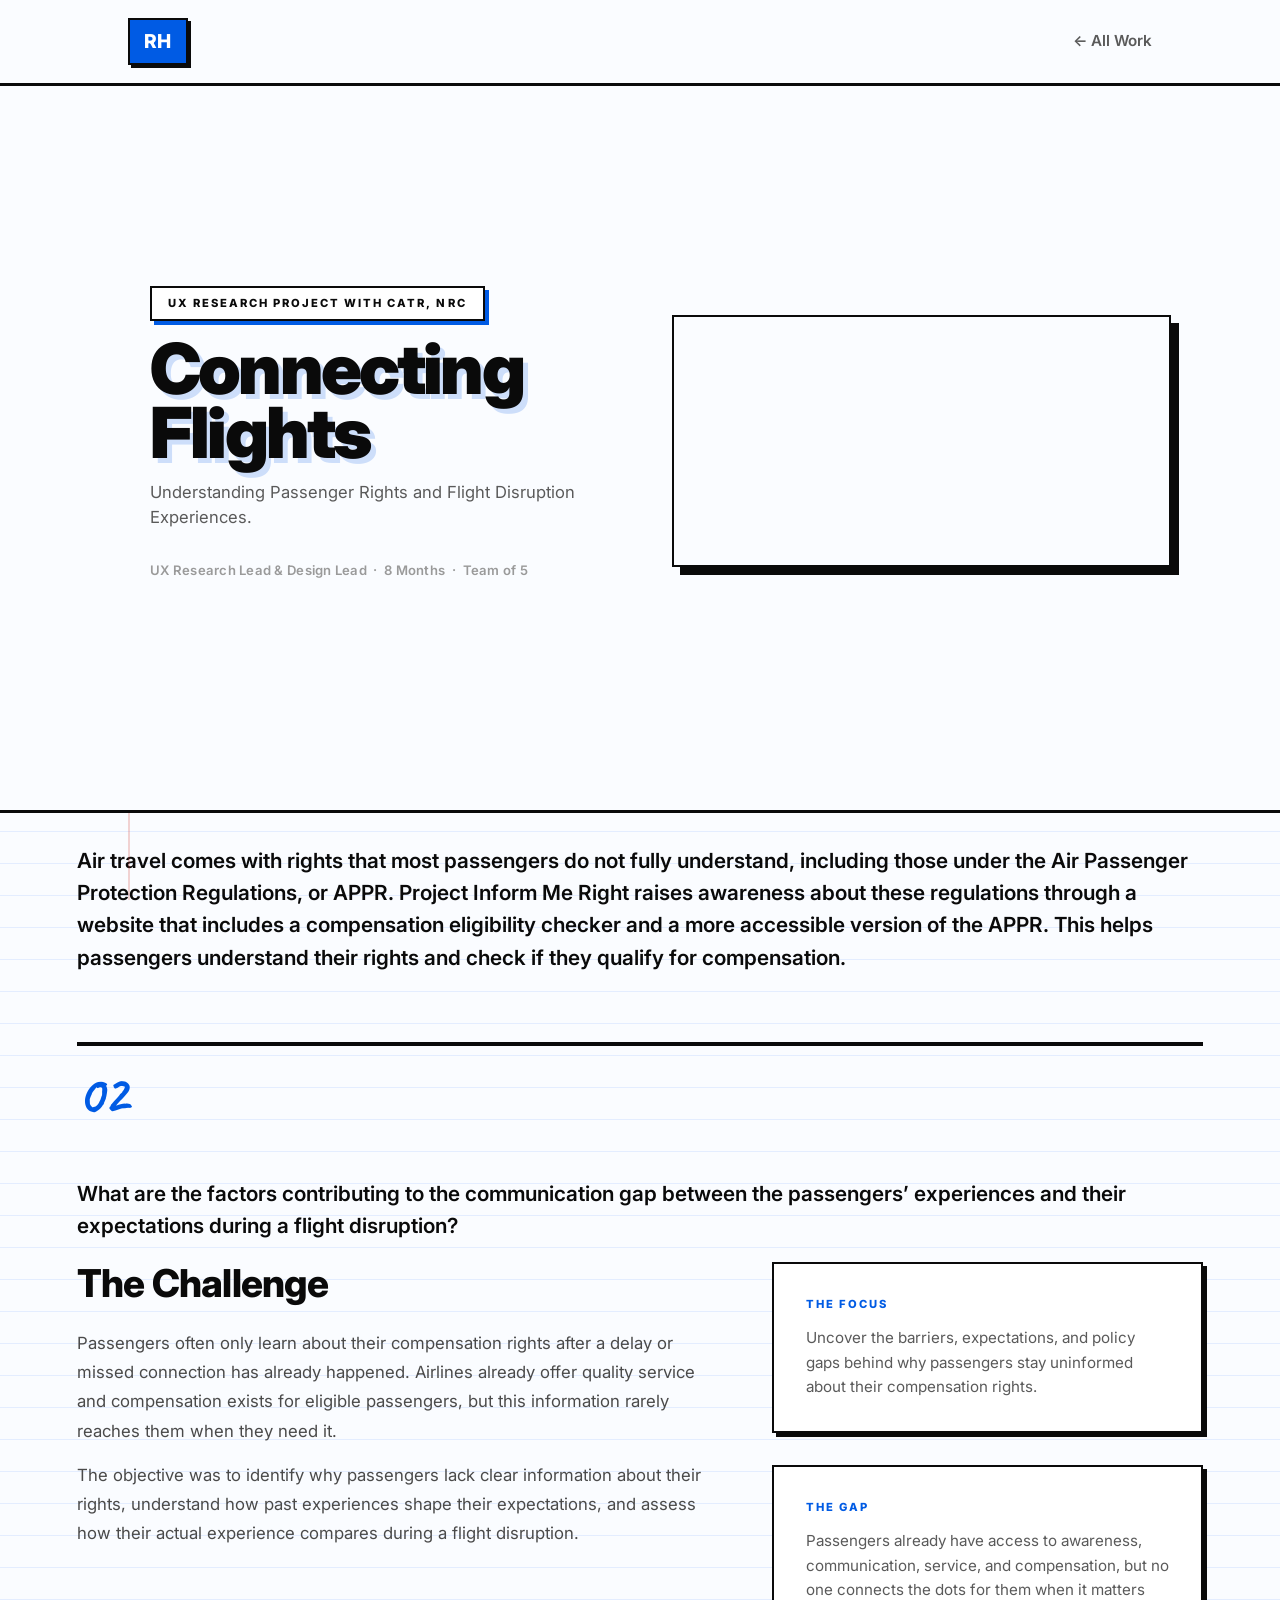
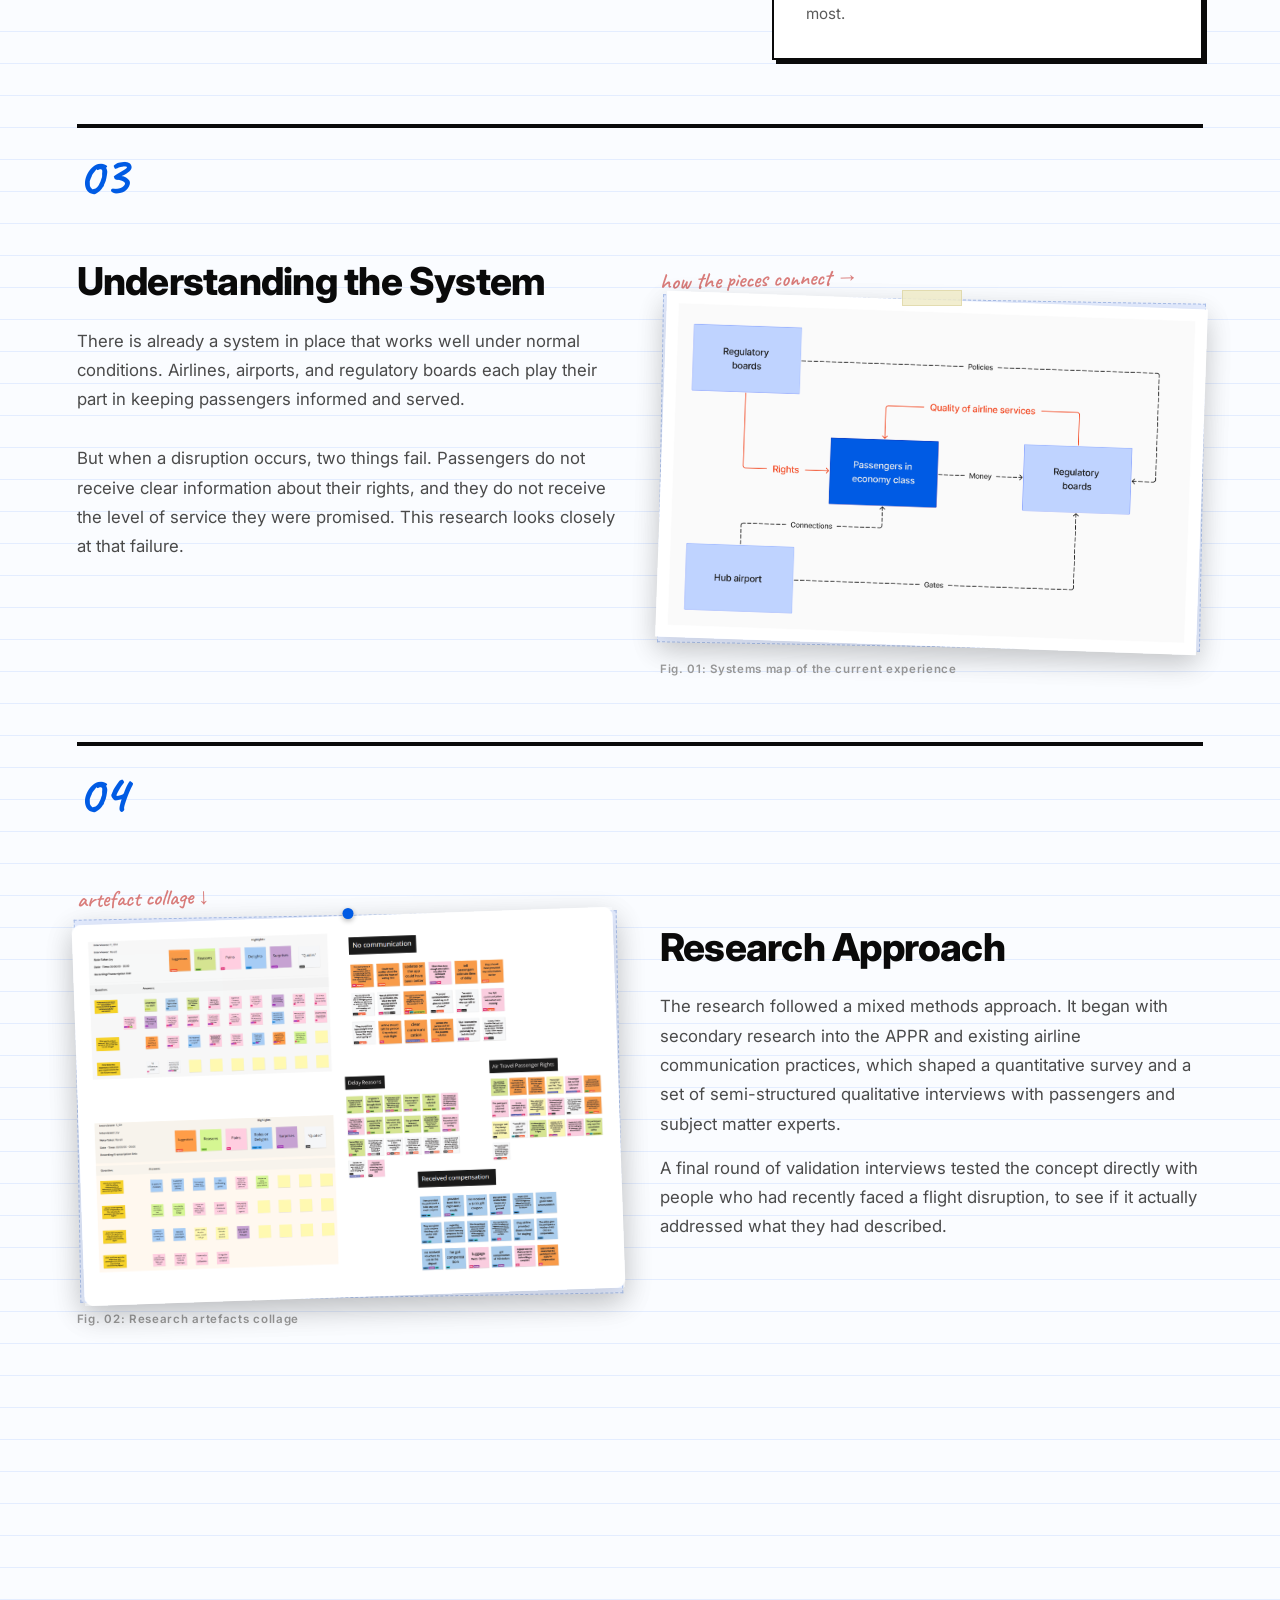
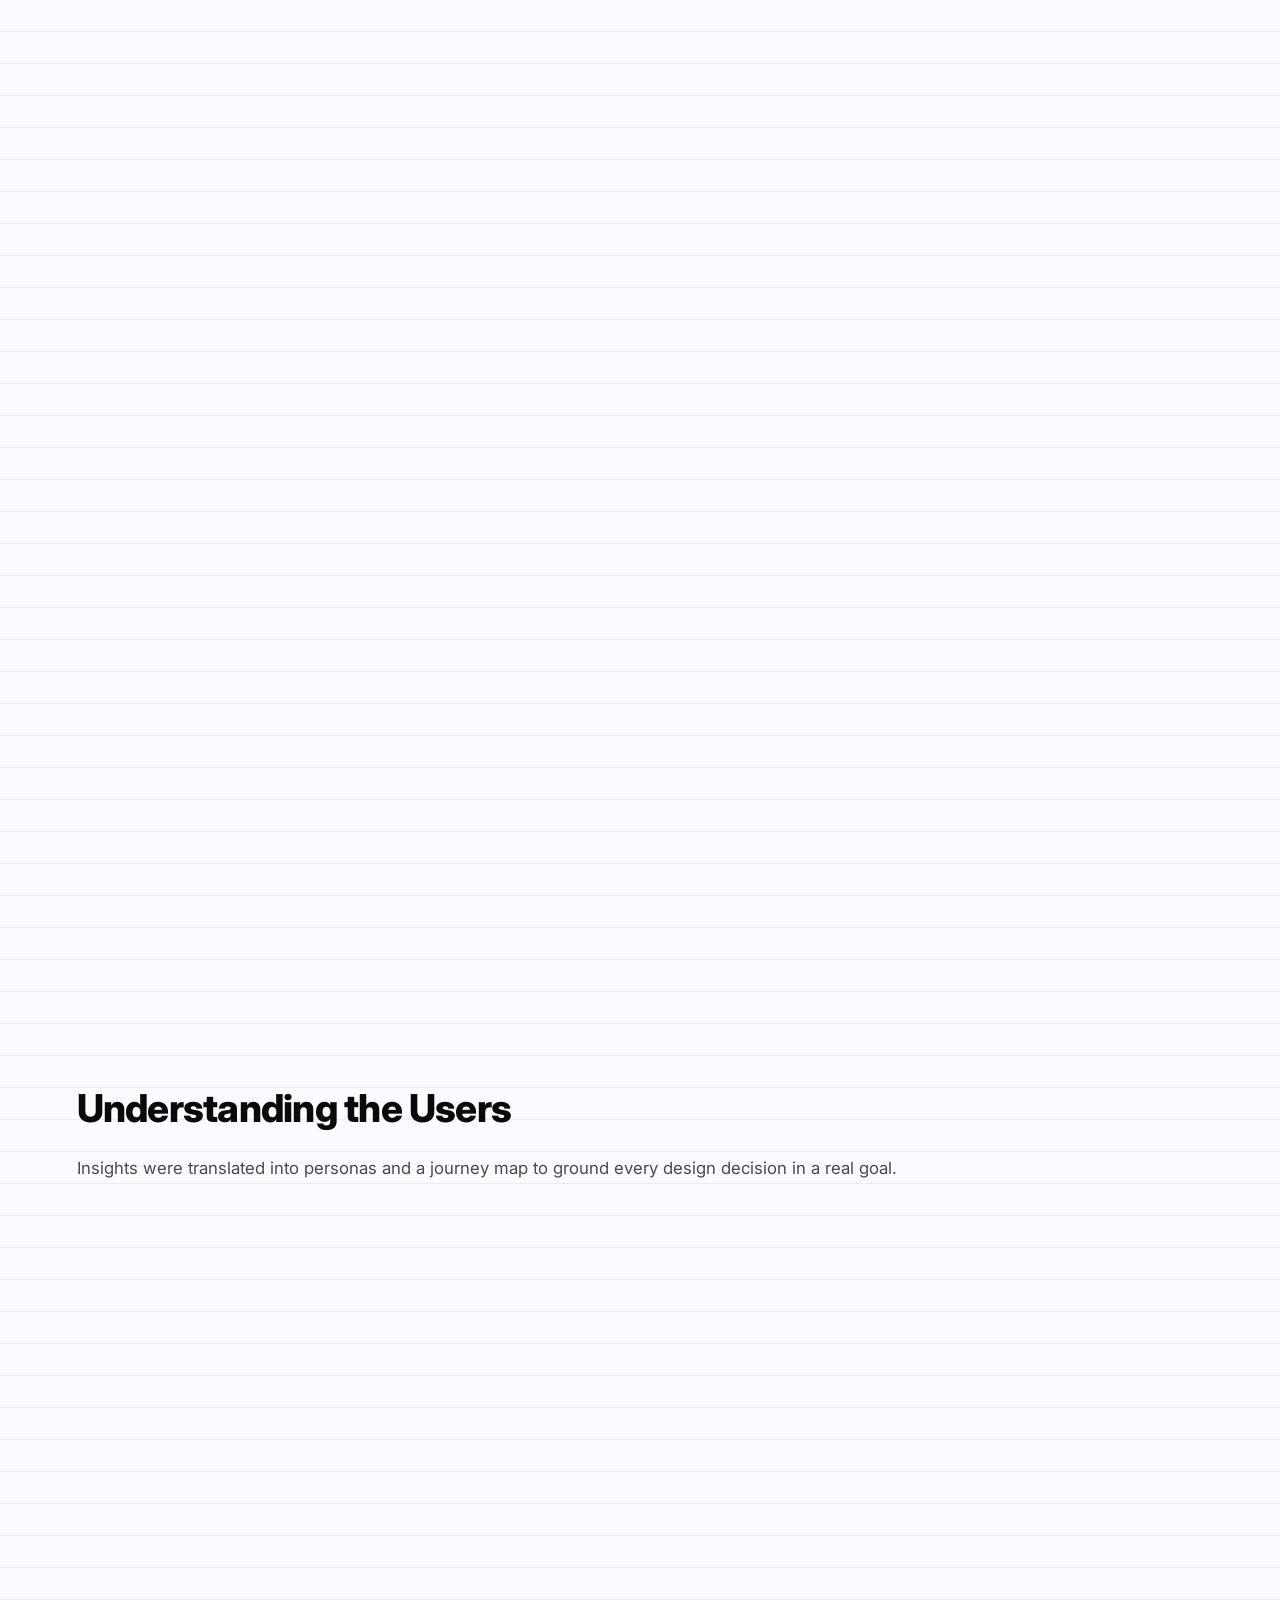
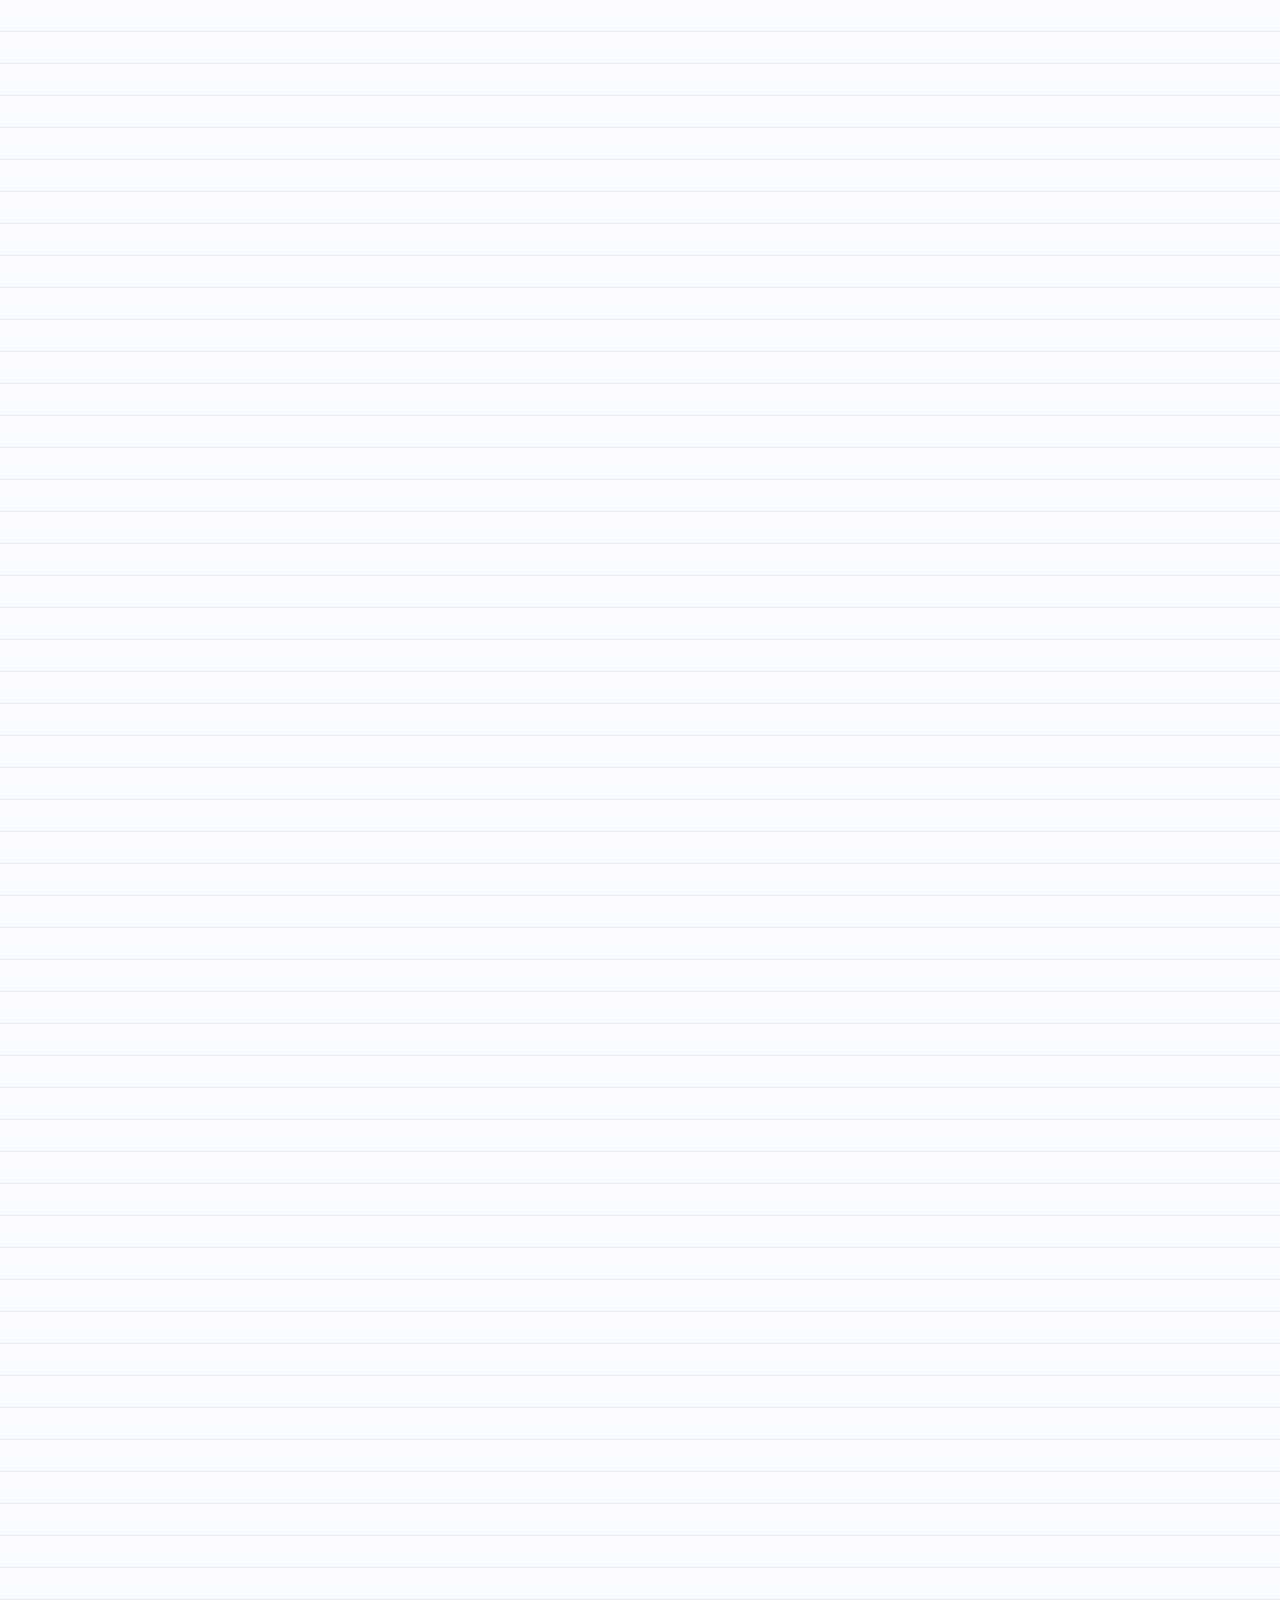
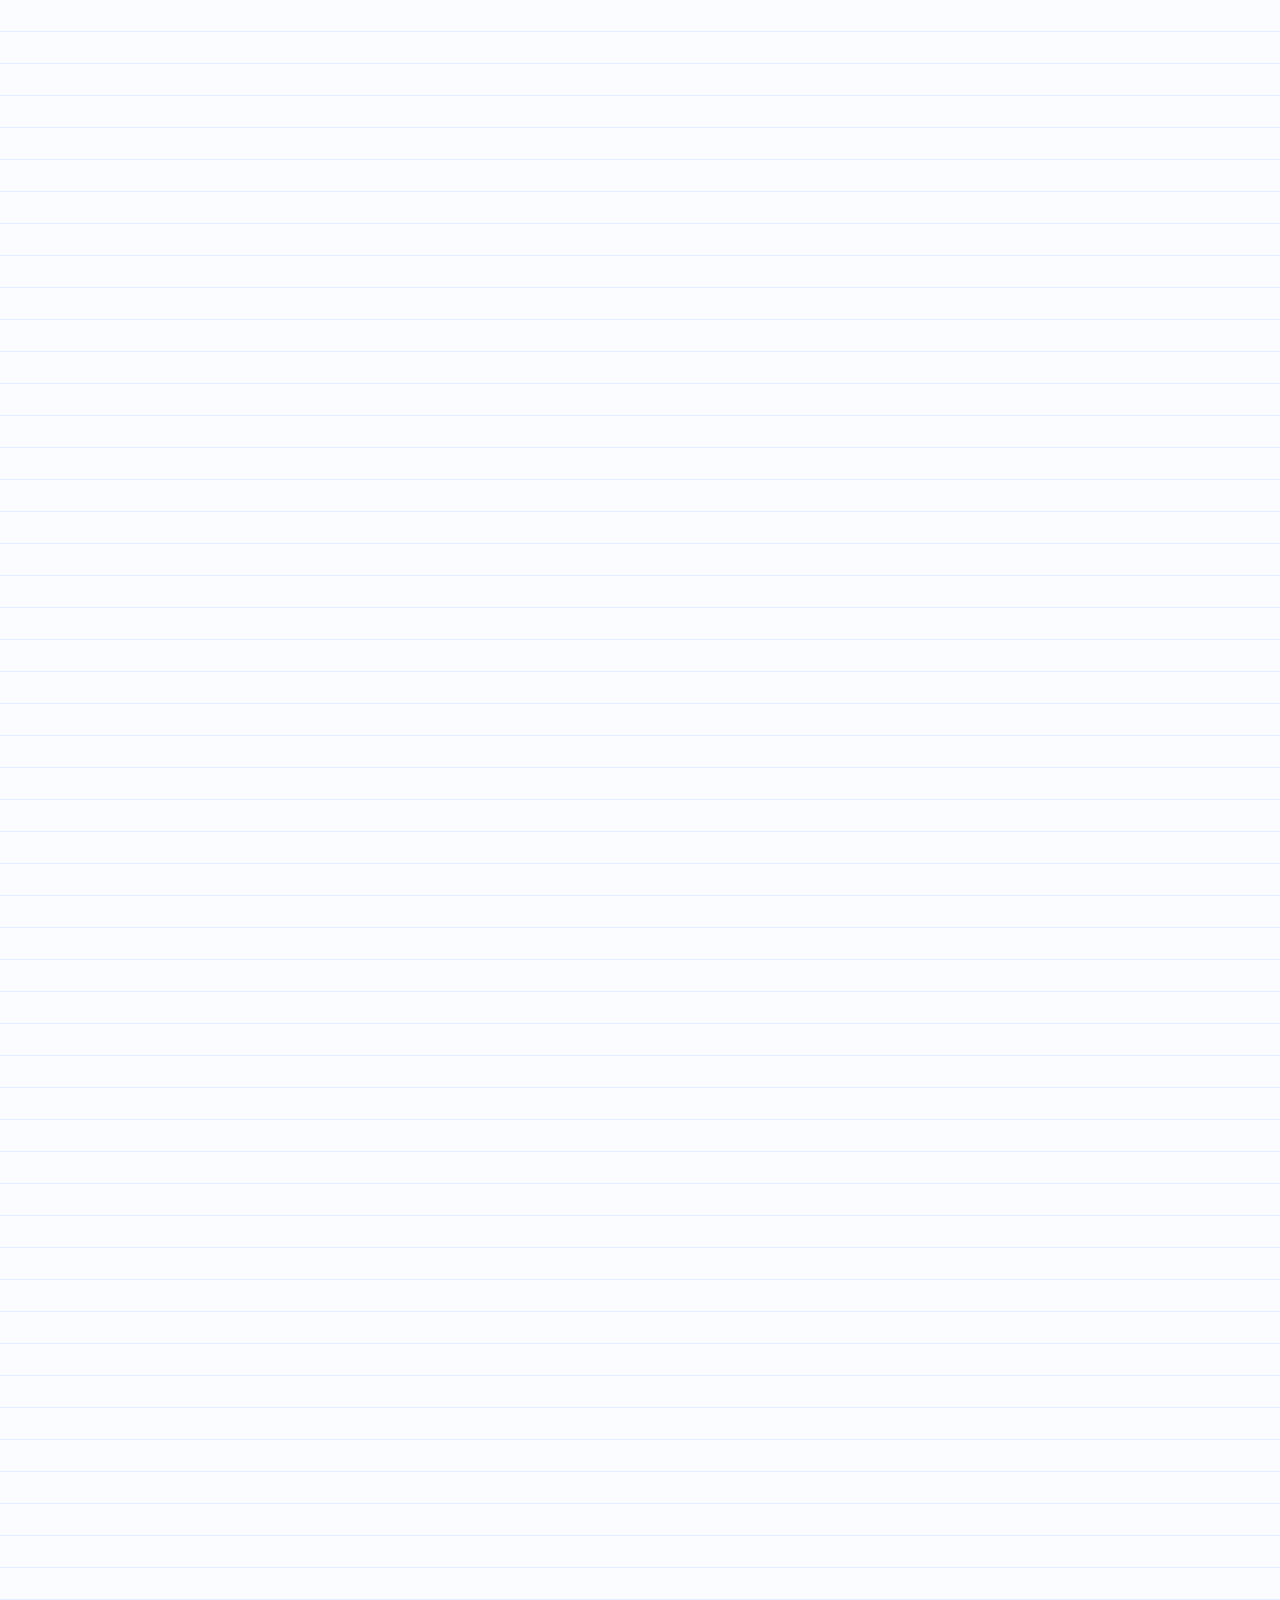
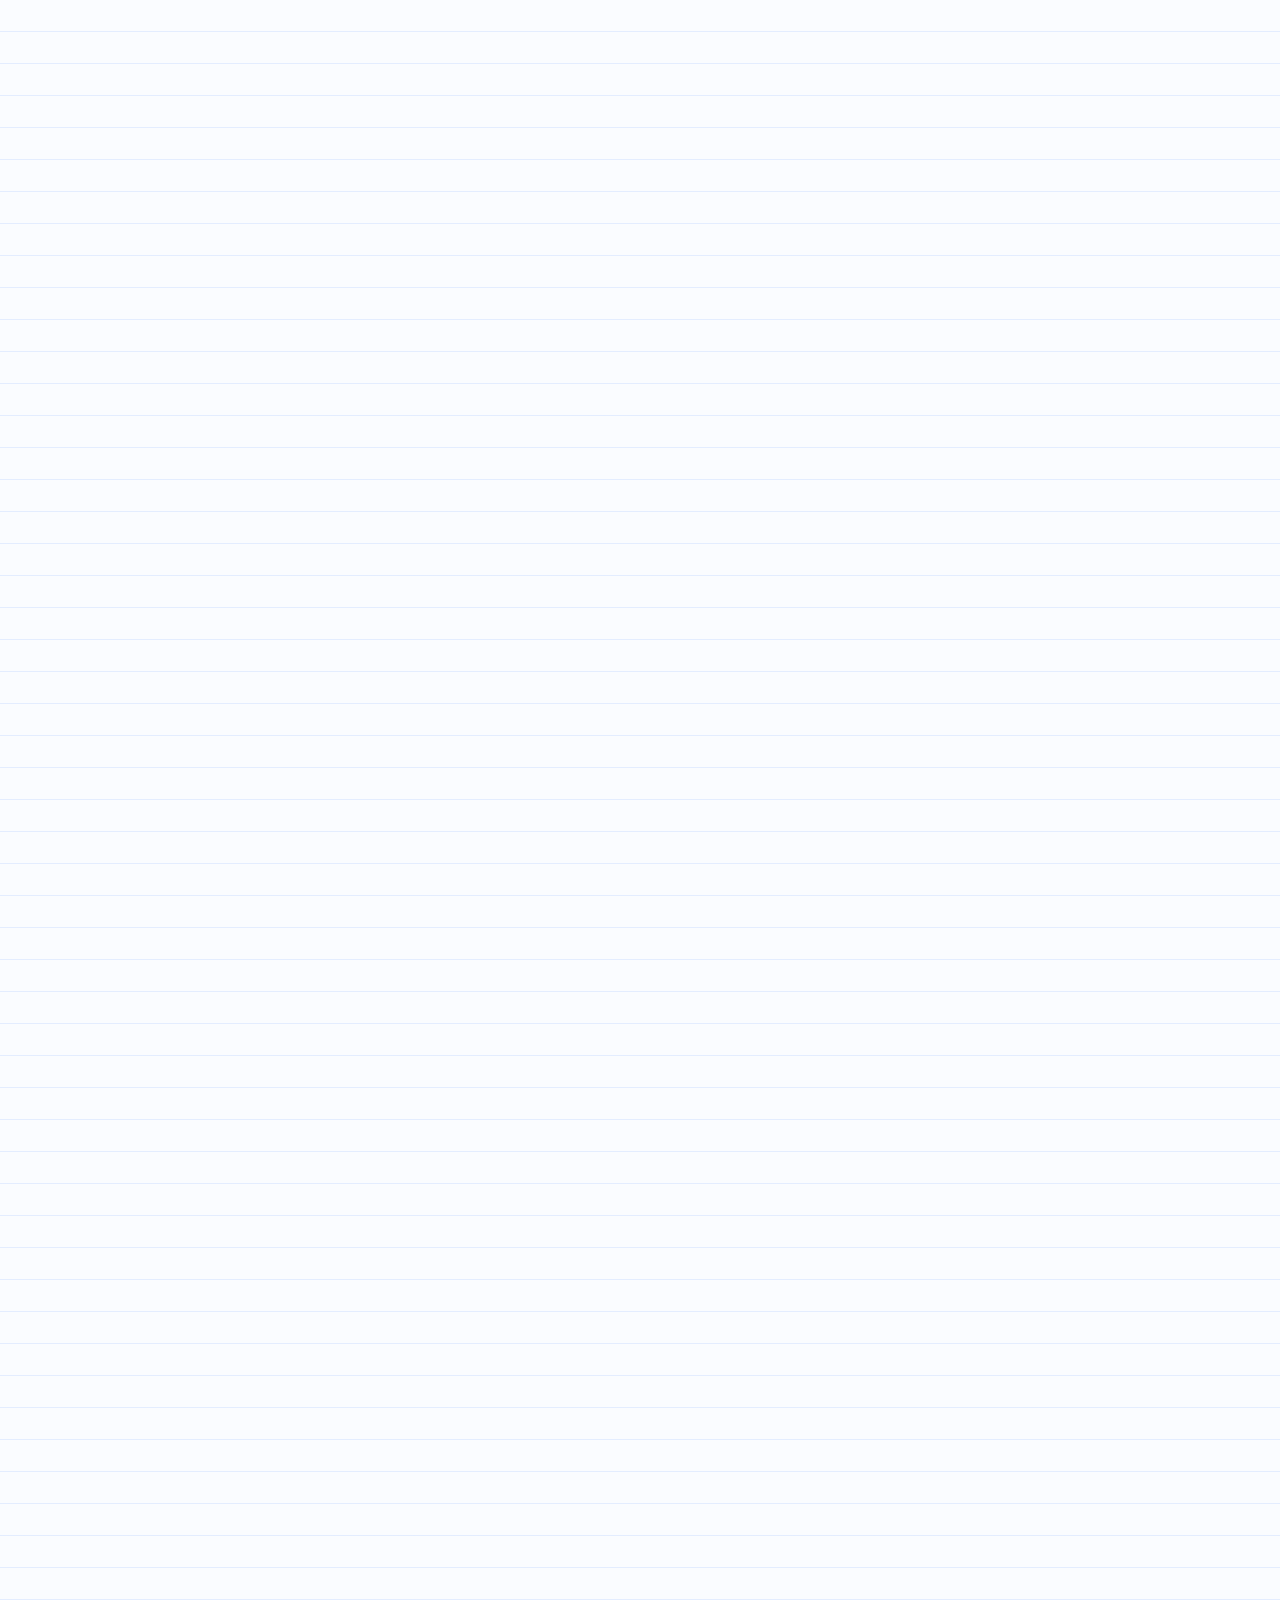
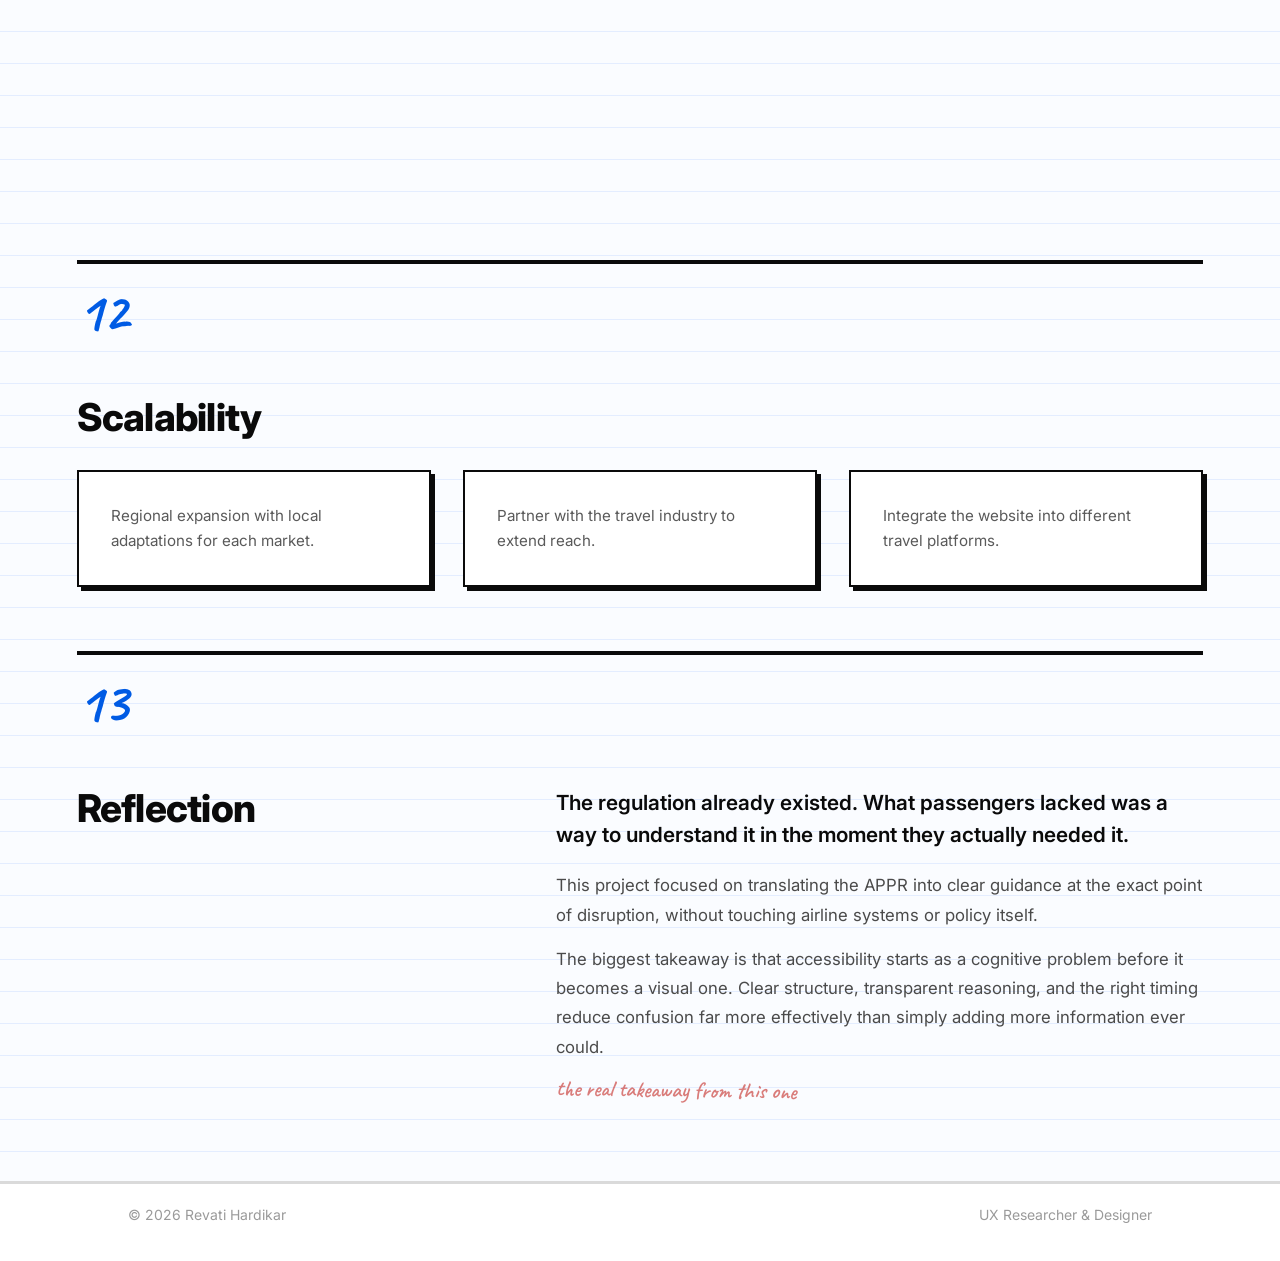
==== commit 5f9bf3bc: "redesign" ====
--- a/connectingflights.html
+++ b/connectingflights.html
@@ -1,358 +1,490 @@
 <!DOCTYPE html>
 <html lang="en">
-
 <head>
   <meta charset="UTF-8">
   <meta name="viewport" content="width=device-width, initial-scale=1.0">
-  <title>Connecting Flights Case Study</title>
-  <link href="https://fonts.googleapis.com/css2?family=Inter:wght@300;400;500;600;700;800&display=swap"
-    rel="stylesheet">
+  <title>Connecting Flights - Case Study</title>
   <link rel="stylesheet" href="connectingflights.css">
 </head>
-
-
 <body>
 
-  <!-- Navigation -->
-<nav class="project-nav">
-  <div class="project-nav-container">
+  <nav>
     <a href="index.html" class="nav-logo">RH</a>
-  </div>
-</nav>
-
-    <!-- Hero Section -->
-
-    <header class="hero">
-      <div class="container">
-    <div class="mainbox">
-        <div class="hero-meta">UX Research Lead  •  8 months  •  Team of 5</div>
-        <h1>Connecting Flights</h1>
-        <h2>Understanding Passenger Rights and Flight Disruption Experiences</h2>
-   
-</div>
-</div>
- </header>
-<div class="container">
-  <div class="mainbox">
-
-    <!-- Roles Section -->
-   <section class="section">
-      
-        <h3 class="section-label">My Role</h3>
-        <div class="stats-grid">
-          <div class="stat-card">
-            <div class="stat-label">Research Lead</div>
-            <div class="stat-detail">Qualitative and quantitative data collection, thematic analysis, insight synthesis</div>
-          </div>
-          <div class="stat-card">
-            <div class="stat-label">Design Lead</div>
-            <div class="stat-detail">System map, wireframes, website design</div>
-          </div>
-        </div>
-      
-    </section>
-
-    <!-- Problem Section -->
-    <section class="section">
-        <h3 class="section-label">The Problem</h3>
-        <div class="problem-content">
-          <p class="lead">Most passengers are not aware of their rights as a passenger, especially during a flight disruption. The Air Passenger Protection Regulations exist, but people either have never read the regulations, or don't know what applies to their specific situation. Hence, there is a disconnect between what they expect, and what they recieve.</p>
-          <p>This creates a gap between what airlines are required to provide and what passengers think they can
-            claim.</p>
-        </div>
-
-        <div class="research-question">
-          <span class="label">Research Question</span>
-          <p>What are the factors contributing to the communication gap between the services provided to passengers and their expectations during disrupted connecting flights, particularly concerning passenger rights and compensation?</p>
-        </div>
-    </section>
-
-    <!-- Research Approach -->
-    <section class="section">
-        <h3 class="section-label">Research Approach</h3>
-        
-        <p  class="intro-text">This research followed a mixed-methods approach over 12 weeks.</p>
-        <p  class="intro-text">Surveys were used to collect the quantitative data. It helped in understanding common patterns, such as how often people missed connections, how aware they were of compensation rules, and where confusion was most common. </p> 
-        <p  class="intro-text">Interviews used to collect qualitative data. It helped in understanding people’s thinking during disruptions, including how they decided what to do next and why they felt unsure or frustrated. </p>
-          <p  class="intro-text">Using both together made it easier to see the bigger picture while also understanding the reasons behind people’s choices.</p>
-        
-        <div class="methodology-list">
-          <div class="method-item">
-            <div class="method-number">107</div>
-            <div class="method-content">
-              <h4>Survey Responses</h4>
-              <p>International economy travelers, 18-30 years old, had experienced disruptions</p>
-            </div>
-          </div>
-
-          <div class="method-item">
-            <div class="method-number">12</div>
-            <div class="method-content">
-              <h4>Passenger Interviews</h4>
-              <p>In-depth conversations about their experiences</p>
-            </div>
-          </div>
-
-          <div class="method-item">
-            <div class="method-number">4</div>
-            <div class="method-content">
-              <h4>Expert Interviews</h4>
-              <p>To understand the system through an SME's (Subject Matter Expert's) point of view</p>
-            </div>
-          </div>
-
-          <div class="method-item">
-            <div class="method-number">3</div>
-            <div class="method-content">
-              <h4>Validation Testing</h4>
-              <p>Tested concept with people who had experienced disruptions recently</p>
-            </div>
-          </div>
-        </div>
-    </section>
-
-    <!-- Key Findings -->
-    <section class="section">
-        <h3 class="section-label">Key Findings</h3>
-
-        <div class="findings-list">
-          <div class="finding-item">
-            <div class="finding-stat">1</div>
-            <div class="finding-content">
-              <h4>Passengers are not aware of their rights</h4>
-              <p> 76.1% passengers hadn't read the Air Passenger Protection Regulations. Airlines mention it in terms and conditions, but there is no  way to make sure passengers know what they're entitled to when things go wrong.
-              </p>
-            </div>
-          </div>
-
-          <div class="finding-item">
-            <div class="finding-quote">2</div>
-            <div class="finding-content">
-              <h4>The document of the regulations is difficult to understand</h4>
-              <p>People who tried to read the regulations described it as "reading a textbook." They wanted important points highlighted. The length and wording made it difficult to find the important information in the time of need.</p>
-            </div>
-          </div>
-
-          <div class="finding-item">
-            <div class="finding-stat">3</div>
-            <div class="finding-content">
-              <h4>People don't know if they qualify for compensation or not</h4>
-              <p>44.8% participants had no idea when they were entitled for compensation. Some think any disruption means compensation, but there are specific criterias for each case. Even when people suspect they might qualify, they don't know how to claim it.</p>
-            </div>
-          </div>
-
-          <div class="finding-item">
-            <div class="finding-quote">4</div>
-            <div class="finding-content">
-              <h4>Limited communication breaks trust</h4>
-              <p>Airlines can't always share full details about disruptions due to various limitations. Due to the insufficient communication about the disruptions and lack of context, passengers feel lack of trust towards the airlines.</p>
-            </div>
-          </div>
-        </div>
-    </section>
-
-    <!-- Problem Focus -->
-    <section class="section">
-        <h3 class="section-label">Where to Focus</h3>
-        <div class="focus-box">
-          <p class="lead">After learning about different factors involved, the focus was shifted on helping the passengers to be aware of their rights, their eligibility for compensation, and next steps to take when they face a disruption. They should get a clarity about the process.</p>
-          <p>Redesigning how airlines operate or rewriting the regulations was not necessary. The research discovered a gap and it was time to mend it.</p>
-        </div>
-    </section>
-
-    <!-- Solution -->
-    <section class="section">
-        <h3 class="section-label">The Solution</h3>
-        <h2 class="solution-title">Project Inform-Me-Right</h2>
-        <p>Project Inform-Me-Right is a website supported by airport awareness touchpoints. The goal is simple. Make passenger rights under APPR visible, understandable, and usable during flight disruptions.</p>
-
-        <div class="solution-components">
-          <div class="component">
-            <div class="component-number"> 01 AWARENESS</div>
-            <p>Awareness begins at the airport. QR codes are placed at gates, check-in counters, baggage claim areas, and seat pockets so passengers can access support immediately. Visual prompts and staff guidance direct people to the website during disruptions. The goal is to reach passengers at the exact moment confusion starts. <br><br> The intervention does not rely on passengers searching for rights themselves. It surfaces information in context. This shifts awareness from passive discovery to timely access.</p>
-          </div>
-
-          <div class="component">
-            <div class="component-number">02 ELIGIBILITY CHECKER</div>
-            <p>The Compensation Eligibility Checker helps passengers determine whether they qualify under APPR by entering flight details and disruption type. It walks users through structured inputs instead of forcing them to interpret legal text. <br><br> If eligible, it outlines next steps for filing a claim. If not, it explains why and references the relevant regulation. The focus is transparency. The outcome is not just yes or no. It is explained reasoning.</p>
-          </div>
-
-          <div class="component">
-            <div class="component-number">03 SIMPLIFIED APPR</div>
-            <p>The website presents APPR in structured, plain language without altering the original regulation. Complex policy text is supported with short explanations and organized by passenger situations rather than legal sections. <br><br> Content is broken into scannable sections to reduce cognitive load. The intent is comprehension under stress. It makes regulation readable without oversimplifying it.</p>
-          </div>
-        </div>
-    </section>
-
-    <!-- Validation -->
-    <section class="section">
-        <h3 class="section-label">Validation and Iteration</h3>
-
-        <p>A mid-fidelity prototype of the eligibility checker was tested with participants who had experienced flight disruptions. The goal was to evaluate clarity, navigation, and understanding of eligibility logic. <br><br> Participants were able to determine their eligibility and explain the reasoning behind outcomes. Testing identified gaps in airport search, back navigation, and accessibility features.</p>
-
-        <p style="margin-top: 2rem;"><strong>What this showed:</strong> The testing reinforced that clarity and error recovery were more critical than feature expansion.</p>
-    </section>
-
-    <!-- Results -->
-    <section class="section">
-        <h3 class="section-label">Reasons for the Solution</h3>
-
-        <div class="results-list">
-          <div class="result-box">
-            <h4>Information Gap</h4>
-            <p>Passengers are often unaware of APPR or misunderstand eligibility criteria. The solution directly addresses this gap through structured awareness and guided explanation.</p>
-          </div>
-
-          <div class="result-box">
-            <h4>Policy Complexity</h4>
-            <p>APPR language prioritizes legal precision over usability. The website reorganizes content around passenger needs without changing regulatory wording.</p>
-          </div>
-
-            <div class="result-box">
-            <h4>High Friction</h4>
-            <p>Disruptions create stress and cognitive overload. Structured guidance reduces decision fatigue and prevents unnecessary confusion during high-pressure moments.</p>
-          </div>
-
-            <div class="result-box">
-            <h4>Operational Strain</h4>
-            <p>Airline staff repeatedly answer eligibility questions. A self-service tool reduces repetitive explanations and redirects simple cases away from customer support channels.</p>
-          </div>
-
-
-
-        </div>
-   </section>
-
-
-    <section class="section">
-        <h3 class="section-label">What This Does</h3>
-
-        <div class="results-grid">
-
-          <div class="result-box">
-            <h4>For Passengers</h4>
-            <ul>
-              <li>Check eligibility for compensation independently, without waiting on hold or going through dense policy documents.</li>
-              <li>Understand why they qualify or do not qualify through structured explanations tied to regulation.</li>
-              <li>Receive next steps for submitting claims instead of guessing or submitting incomplete requests.</li>
-            </ul>
-          </div>
-
-          <div class="result-box">
-            <h4>For Airlines</h4>
-            <ul>
-              <li>Decrease repetitive eligibility inquiries that consume customer service resources during disruptions.</li>
-              <li>Lower volume of claims submitted by passengers who do not meet compensation criteria.</li>
-              <li>Provide consistent eligibility explanations aligned with APPR regulation, reducing perceived unfairness or misinformation.</li>
-            </ul>
-          </div>
-        </div>
-        <div class="metrics-section">
-          <div class="component-number">HOW TO MEASURE SUCCESS</div>
-          <div class="metrics-list">
-            <span class="metric">How many people complete the eligibility checker</span>
-            <span class="metric">How long they spend reading the simplified rights</span>
-            <span class="metric">Whether customer service calls about eligibility actually go down</span>
-            <span class="metric">Ratio of approved to denied claims</span>
-            <span class="metric">Satisfaction scores after disruptions</span>
-          </div>
-        </div>
-    </section>
-
-    <!-- Limitations -->
-    <section class="section">
-        <h3 class="section-label">Limitations</h3>
-
-        <div class="limitations-list">
-          <div class="limitation-box">
-            <h4>Manual Input</h4>
-            <p>The checker depends on passenger-entered flight details. Incorrect or incomplete inputs may affect eligibility outcomes and reduce perceived accuracy.</p>
-          </div>
-
-          <div class="limitation-box">
-            <h4>No Live Data</h4>
-            <p>The prototype does not integrate real-time flight status. Eligibility assessments rely on static inputs rather than verified operational data.</p>
-          </div>
-
-          <div class="limitation-box">
-            <h4>Edge Cases</h4>
-            <p>Complex travel scenarios such as multi-airline itineraries may require manual review beyond structured rule logic.</p>
-          </div>
-
-          <div class="limitation-box">
-            <h4>Internet Access</h4>
-            <p>The website requires stable internet access, which may not always be available during travel disruptions.</p>
-          </div>
-        </div>
-    </section>
-
-    <!-- What's Next -->
-    <section class="section">
-        <h3 class="section-label">Next Steps</h3>
-
-        <div class="next-steps-list">
-          <div class="next-step-box">
-            <h4>Better Testing</h4>
-            <ul>
-              <li>Test with older passengers and varied travel classes to validate usability across groups.</li>
-              <li>Measure which airport touchpoints drive meaningful traffic to the website.</li>
-              <li>Assess whether understanding eligibility changes actual claim submission behavior.</li>
-            </ul>
-          </div>
-
-          <div class="next-step-box">
-            <h4>Better Implementation</h4>
-            <ul>
-              <li>Refine eligibility logic using anonymized airline compensation records.</li>
-              <li>Integrate real-time disruption data to reduce manual entry errors.</li>
-              <li>Launch with one airline or airport to measure operational impact.</li>
-            </ul>
-          </div>
-
-          <div class="next-step-box">
-            <h4>Scalability</h4>
-            <ul>
-              <li>Adapt content for international travelers using clear translation frameworks.</li>
-              <li>Modify logic to align with different regional passenger rights regulations.</li>
-              <li>Ensure strong performance across devices for real-time airport access.</li>
-            </ul>
-          </div>
-        </div>
-    </section>
-
-    <!-- Reflection -->
-    <section class="section">
-        <h3 class="section-label">Reflection</h3>
-        <div class="reflection-content">
-          <p class="lead">The core issue was not the absence of regulation. It was comprehension. APPR exists, but it is structured for compliance, not for passengers navigating uncertainty in real time.</p>
-          <p>This project focused on translating regulation into structured guidance at the moment of disruption. It does not attempt to redesign airline systems or policy frameworks.</p>
-          <p class="reflection-conclusion">The strongest takeaway is that accessibility is cognitive before it is visual. Clear structure, transparent logic, and contextual timing reduce confusion more effectively than adding more information ever will.</p>
-        </div>
-
-    </section>
-  </div>
-  </div>
+    <a href="index.html#work" class="nav-back">← All Work</a>
+  </nav>
+
+  <div class="lightbox" id="lightbox" onclick="closeLightbox()">
+    <button class="lightbox-close" onclick="closeLightbox()">✕ Close</button>
+    <img class="lightbox-img" id="lightbox-img" src="" alt="" onclick="event.stopPropagation()">
+  </div>
+
+  <!-- HERO -->
+  <header class="hero">
+    <div class="hero-grid">
+      <div class="hero-left">
+        <span class="case-badge">UX Research Project with CATR, NRC</span>
+        <h1 class="hero-title">Connecting &nbsp; Flights</h1>
+        <p class="hero-subtitle">Understanding Passenger Rights and Flight Disruption Experiences.</p>
+        <p class="hero-meta">UX Research Lead &amp; Design Lead &nbsp;·&nbsp; 8 Months &nbsp;·&nbsp; Team of 5</p>
+      </div>
+      <div class="hero-right">
+        <div class="video-box">
+          <video autoplay muted loop playsinline>
+            <source src="images/connecting-flights/Inform-Me-Ad.mp4" type="video/mp4">
+          </video>
+        </div>
+      </div>
+    </div>
+  </header>
+
+  <!-- Project summary -->
+  <div class="container">
+    <div style="padding: 2rem 0 3rem;">
+      <p class="lead-text">Air travel comes with rights that most passengers do not fully understand, including those under the Air Passenger Protection Regulations, or APPR. Project Inform Me Right raises awareness about these regulations through a website that includes a compensation eligibility checker and a more accessible version of the APPR. This helps passengers understand their rights and check if they qualify for compensation.</p>
+    </div>
+  </div>
+
+  <!-- 02 THE CHALLENGE -->
+  <div class="container">
+    <div class="section-break reveal">
+      <div class="section-break-inner"><span class="section-num">02</span></div>
+    </div>
+  </div>
+  <div class="container">
+    <div class="section-content">
+      <p class="lead-text reveal">What are the factors contributing to the communication gap between the passengers’ experiences and their expectations during a flight disruption?</p>
+      <div class="grid-3-2 reveal equal-height">
+        <div>
+          <h2 class="section-title">The Challenge</h2>
+          <p class="section-body">Passengers often only learn about their compensation rights after a delay or missed connection has already happened. Airlines already offer quality service and compensation exists for eligible passengers, but this information rarely reaches them when they need it.</p>
+          <p class="section-body">The objective was to identify why passengers lack clear information about their rights, understand how past experiences shape their expectations, and assess how their actual experience compares during a flight disruption.</p>
+        </div>
+        <div style="display:flex; flex-direction:column; gap:2rem;">
+          <div class="card">
+            <span class="card-label">The focus</span>
+            <p>Uncover the barriers, expectations, and policy gaps behind why passengers stay uninformed about their compensation rights.</p>
+          </div>
+          <div class="card">
+            <span class="card-label">The Gap</span>
+            <p>Passengers already have access to awareness, communication, service, and compensation, but no one connects the dots for them when it matters most.</p>
+          </div>
+        </div>
+      </div>
+    </div>
+  </div>
+
+  <!-- 03 UNDERSTANDING THE SYSTEM -->
+  <div class="container">
+    <div class="section-break reveal">
+      <div class="section-break-inner"><span class="section-num">03</span></div>
+    </div>
+  </div>
+  <div class="container">
+    <div class="section-content">
+      <div class="grid-2 reveal">
+        <div>
+          <h2 class="section-title">Understanding the System</h2>
+          <p class="section-body">There is already a system in place that works well under normal conditions. Airlines, airports, and regulatory boards each play their part in keeping passengers informed and served. 
+            <br> <br> But when a disruption occurs, two things fail. Passengers do not receive clear information about their rights, and they do not receive the level of service they were promised. This research looks closely at that failure.</p>
+        </div>
+        <div class="reveal reveal-delay-1">
+          <span class="annotation">how the pieces connect →</span>
+          <div class="taped">
+            <div class="img-placeholder ratio-16-9">
+              <img src="images/connecting-flights/ecosystem-map.png" alt="Systems map of passenger rights, airline communication, and compensation">
+            </div>
+          </div>
+          <span class="img-caption">Fig. 01: Systems map of the current experience</span>
+        </div>
+      </div>
+    </div>
+  </div>
+
+  <!-- 04 RESEARCH -->
+  <div class="container">
+    <div class="section-break reveal">
+      <div class="section-break-inner"><span class="section-num">04</span></div>
+    </div>
+  </div>
+  <div class="container">
+    <div class="section-content">
+      <div class="grid-2 reveal">
+        <div>
+          <span class="annotation" style="display:block; margin-bottom:0.5rem;">artefact collage ↓</span>
+          <div class="pinned">
+            <div class="img-placeholder ratio-16-9">
+              <img src="images/connecting-flights/Research-snap.png" alt="Collage of research artefacts">
+            </div>
+          </div>
+          <span class="img-caption">Fig. 02: Research artefacts collage</span>
+        </div>
+        <div style="padding-top: 3rem;">
+          <h2 class="section-title">Research Approach</h2>
+          <p class="section-body">The research followed a mixed methods approach. It began with secondary research into the APPR and existing airline communication practices, which shaped a quantitative survey and a set of semi-structured qualitative interviews with passengers and subject matter experts.</p>
+          <p class="section-body">A final round of validation interviews tested the concept directly with people who had recently faced a flight disruption, to see if it actually addressed what they had described.</p>
+        </div>
+      </div>
+      <div class="grid-2 mt-4 equal-height">
+        <div class="card reveal">
+          <span class="card-label">Step 01: Secondary Research</span>
+          <p>Reviewed the APPR and existing literature on flight delays, missed connections, and airline policies before speaking with anyone.</p>
+        </div>
+        <div class="card reveal reveal-delay-1">
+          <span class="card-label">Step 02: Quantitative Research</span>
+          <p>A survey answered by 107 respondents, focused on international travelers aged 18 to 30, flying economy, with at least one connecting flight.</p>
+        </div>
+        <div class="card reveal reveal-delay-2">
+          <span class="card-label">Step 03: Qualitative Research</span>
+          <p>In depth interviews with 12 participants to understand their real experiences, and 4 Subject Matter Experts (SMEs) to understand industry perspectives.</p>
+        </div>
+        <div class="card reveal reveal-delay-3">
+          <span class="card-label">Step 04: Validation Interviews</span>
+          <p>3 follow up interviews with participants who had recently faced a disruption, used to test and refine the findings.</p>
+        </div>
+      </div>
+    </div>
+  </div>
+
+  <!-- 05 KEY INSIGHTS -->
+  <div class="container">
+    <div class="section-break reveal">
+      <div class="section-break-inner"><span class="section-num">05</span></div>
+    </div>
+  </div>
+  <div class="container">
+    <div class="section-content">
+      <h2 class="section-title reveal">Key Insights</h2>
+      <div class="grid-2 mt-2 equal-height">
+        <div class="insight-card reveal">
+          <span class="insight-num">Insight 01</span>
+          <p class="insight-heading">Insufficient communication breaks trust</p>
+          <p>Passengers lose trust in airlines due to poor communication, since airlines cannot always disclose disruption details.</p>
+        </div>
+        <div class="insight-card reveal reveal-delay-1">
+          <span class="insight-num">Insight 02</span>
+          <p class="insight-heading">Passengers don't know their rights</p>
+          <p>Passengers are unaware of their rights because there are no proactive measures from airlines to educate them.</p>
+        </div>
+        <div class="insight-card reveal">
+          <span class="insight-num">Insight 03</span>
+          <p class="insight-heading">The APPR document is hard to use</p>
+          <p>Passengers struggle to find and understand the regulations document because it holds so much information.</p>
+        </div>
+        <div class="insight-card reveal reveal-delay-1">
+          <span class="insight-num">Insight 04</span>
+          <p class="insight-heading">Eligibility for compensation is unclear</p>
+          <p>Passengers are unsure about their eligibility for compensation because it's difficult to find and understand.</p>
+        </div>
+      </div>
+    </div>
+  </div>
+
+  <!-- 06 UNDERSTANDING THE USERS -->
+  <div class="container">
+    <div class="section-break reveal">
+      <div class="section-break-inner"><span class="section-num">06</span></div>
+    </div>
+  </div>
+  <div class="container">
+    <div class="section-content">
+      <h2 class="section-title">Understanding the Users</h2>
+      <p class="section-body" style="margin-bottom:2rem;">Insights were translated into personas and a journey map to ground every design decision in a real goal.</p>
+
+      <div class="grid-2">
+        <div class="reveal">
+          <span class="annotation">Persona A →</span>
+          <div class="pinned">
+            <div class="img-placeholder ratio-16-9">
+              <img src="images/connecting-flights/Persona1.png" alt="Passenger persona 1">
+            </div>
+          </div>
+          <span class="img-caption">Fig. 03: Passenger persona</span>
+        </div>
+        <div class="reveal">
+          <span class="annotation">Persona B →</span>
+          <div class="pinned">
+            <div class="img-placeholder ratio-16-9">
+              <img src="images/connecting-flights/Persona2.png" alt="Passenger persona 2">
+            </div>
+          </div>
+          <span class="img-caption">Fig. 04: Passenger persona</span>
+        </div>
+      </div>
+
+      <div class="grid-2 mt-3">
+        <div class="reveal">
+          <span class="annotation">Journey Map for Jose →</span>
+          <div class="pinned">
+            <div class="img-placeholder ratio-16-9">
+              <img src="images/connecting-flights/Journeymap1.png" alt="Passenger journey map during a flight disruption">
+            </div>
+          </div>
+          <span class="img-caption">Fig. 05: Flight delay journey map</span>
+        </div>
+        <div class="reveal">
+          <span class="annotation">Journey Map for Priya →</span>
+          <div class="pinned">
+            <div class="img-placeholder ratio-16-9">
+              <img src="images/connecting-flights/Journeymap2.png" alt="Passenger journey map during a flight disruption">
+            </div>
+          </div>
+          <span class="img-caption">Fig. 06: Flight disruption journey map</span>
+        </div>
+      </div>
+    </div>
+  </div>
+
+  <!-- 07 WHERE TO FOCUS -->
+  <div class="container">
+    <div class="section-break reveal">
+      <div class="section-break-inner"><span class="section-num">07</span></div>
+    </div>
+  </div>
+  <div class="container">
+    <div class="big-callout reveal">
+      <p class="big-callout-text"><em>The APPR already protects passengers during a disruption.</em><br>Most passengers never get to feel that protection.</p>
+      <p class="big-callout-sub">Every insight pointed back to the same root problem: passengers cannot access rights that already exist. The focus became creating awareness, simplifying the APPR, and helping passengers understand their eligibility, which is exactly what the research kept asking for.</p>
+    </div>
+  </div>
+
+  <!-- 08 SOLUTION -->
+  <div class="container">
+    <div class="section-break reveal">
+      <div class="section-break-inner"><span class="section-num">08</span></div>
+    </div>
+  </div>
+  <div class="container">
+    <div class="section-content">
+      <h2 class="section-title reveal">Project Inform-Me-Right</h2>
+      <p class="lead-text reveal">Create awareness about the APPR, and create a website with a compensation eligibility checker and a more accessible APPR.</p>
+
+      <!-- Part 1: Awareness -->
+      <div class="mt-4 reveal">
+        <span class="card-label" style="font-size:0.78rem; margin-bottom:1.5rem; display:block;">1. Awareness</span>
+        <div class="grid-2">
+          <div>
+            <p class="section-body">Posters and digital ads about the Inform-Me-Right website can be displayed at the boarding gates and waiting lounges where passengers naturally spend time. Brochures about the website can be included in flight seat pockets and handed out at airline counters, and the ads appear on in-flight entertainment systems.</p>
+            <p class="section-body">Staff at check in counters and customer service desks are trained to mention the website when a passenger runs into a disruption. The same message shows up earlier too, during ticket booking, in social media posts, and on animated screens around the airport, so a passenger sees it more than once before they actually need it.</p>
+          </div>
+          <div>
+            <span class="annotation">how a passenger finds it →</span>
+            <div class="taped">
+              <div class="img-placeholder" style="aspect-ratio: 16/7; background: #FFFFFF;">
+                <img src="images/connecting-flights/awareness.png" alt="Storyboard of a passenger discovering the website during a disruption" style="object-fit: contain;">
+              </div>
+            </div>
+            <span class="img-caption">Fig. 07: Passenger journey storyboard</span>
+          </div>
+        </div>
+      </div>
+
+      <!-- Part 2: Eligibility Checker -->
+      <div class="mt-4 reveal">
+        <span class="card-label" style="font-size:0.78rem; margin-bottom:1.5rem; display:block;">2. Eligibility Checker</span>
+        <div class="grid-2">
+          <div>
+            <div class="final-design-frame">
+              <video controls playsinline>
+                <source src="images/connecting-flights/eligibility-checker.mp4" type="video/mp4">
+              </video>
+            </div>
+          </div>
+          <div>
+            <p class="section-bod">Passengers enter a few basic details about their flight, including the departure and arrival airports, the date, and the reason. The checker weighs this against the rules in the APPR to work out whether the airline is responsible for the disruption.</p>
+            <p class="section-bod" style="margin-bottom:1rem;">If the passenger qualifies, the site lays out the steps to file a claim along with the exact section of the APPR that applies. If they do not qualify, it explains why in plain language and points to the rule behind that decision, so the outcome makes sense.</p>
+          </div>
+        </div>
+        <p class="section-body" style="margin-top:1.5rem;">Navigation stays intuitive and clear, directing users to relevant pages with minimal clicks, using concise plain language, and organizing content into short, distinct sections.</p>
+      </div>
+
+      <!-- Concept video -->
+      <div class="mt-4 reveal">
+        <span class="step-label">Concept Video</span>
+        <p class="step-desc">A short video walking through the concept, since this solution was presented rather than built.</p>
+        <div class="final-design-frame">
+          <video controls playsinline>
+            <source src="images/connecting-flights/Inform-Me-Ad.mp4" type="video/mp4">
+          </video>
+        </div>
+      </div>
+    </div>
+  </div>
+
+  <!-- 09 VALIDATION -->
+  <div class="container">
+    <div class="section-break reveal">
+      <div class="section-break-inner"><span class="section-num">09</span></div>
+    </div>
+  </div>
+  <div class="container">
+    <div class="section-content">
+      <div class="grid-3-2 reveal equal-height">
+        <div>
+          <h2 class="section-title">Validation and Iteration</h2>
+          <p class="section-body">The concept was tested with 3 participants who had recently experienced a flight disruption, as part of the research methodology's validation interview stage.</p>
+        </div>
+        <div style="display:flex; flex-direction:column; gap:2rem;">
+          <div class="card">
+            <span class="card-label">Storyboard, Step 4</span>
+            <p>She finds it easy: the passenger now knows her rights and whether she is eligible.</p>
+          </div>
+        </div>
+      </div>
+    </div>
+  </div>
+
+  <!-- 10 EXPECTED IMPACT -->
+  <div class="container">
+    <div class="section-break reveal">
+      <div class="section-break-inner"><span class="section-num">10</span></div>
+    </div>
+  </div>
+  <div class="container">
+    <div class="section-content">
+      <h2 class="section-title reveal">Expected Impact</h2>
+      <p class="lead-text reveal">Project Inform-Me-Right creates awareness about the APPR, enhances communication with accurate information, simplifies finding and understanding it, and clarifies compensation eligibility.</p>
+      <div class="grid-2 mt-3">
+        <div class="reveal">
+          <h4 style="font-size:1.1rem; margin-bottom:1.25rem;">For the Client</h4>
+          <ul class="impact-list">
+            <li>Streamlined communication with passengers</li>
+            <li>Greater transparency and satisfaction</li>
+            <li>Ready to use awareness materials</li>
+          </ul>
+        </div>
+        <div class="reveal reveal-delay-1">
+          <h4 style="font-size:1.1rem; margin-bottom:1.25rem;">For the Users</h4>
+          <ul class="impact-list">
+            <li>Accessible information about their rights</li>
+            <li>A simplified compensation process</li>
+            <li>Proactive awareness during disruptions</li>
+          </ul>
+        </div>
+      </div>
+      <div class="mt-4 reveal">
+        <div class="card card-center">
+          <span class="card-label">Success Metrics</span>
+          <p>Track visitors, site duration, and compensation checks. Gather feedback on usefulness and clarity. Measure distribution and visibility of promotional materials. Monitor changes in compensation claims submitted.</p>
+        </div>
+      </div>
+    </div>
+  </div>
+
+  <!-- 11 LIMITATIONS -->
+  <div class="container">
+    <div class="section-break reveal">
+      <div class="section-break-inner"><span class="section-num">11</span></div>
+    </div>
+  </div>
+  <div class="container">
+    <div class="section-content">
+      <div class="grid-3-2 reveal">
+        <div>
+          <h2 class="section-title">Limitations</h2>
+        </div>
+      </div>
+      <div class="grid-2 mt-3 equal-height">
+        <div class="constraint-card reveal">
+          <h4>Real Time Data</h4>
+          <p>Delays in real time flight data could affect compensation assessments.</p>
+        </div>
+        <div class="constraint-card reveal reveal-delay-1">
+          <h4>Internet Connectivity</h4>
+          <p>Passengers might struggle to use the site with poor internet connectivity.</p>
+        </div>
+        <div class="constraint-card reveal reveal-delay-2">
+          <h4>Accurate Input</h4>
+          <p>The eligibility checker relies on accurate input, and errors could cause wrong assessments.</p>
+        </div>
+        <div class="constraint-card reveal reveal-delay-3">
+          <h4>Scenario Coverage</h4>
+          <p>The site may not cover every scenario, requiring further clarification from airlines.</p>
+        </div>
+      </div>
+    </div>
+  </div>
+
+  <!-- 12 SCALABILITY -->
+  <div class="container">
+    <div class="section-break reveal">
+      <div class="section-break-inner"><span class="section-num">12</span></div>
+    </div>
+  </div>
+  <div class="container">
+    <div class="section-content">
+      <h2 class="section-title reveal">Scalability</h2>
+      <div class="grid-3 mt-2 equal-height">
+        <div class="card reveal">
+          <p>Regional expansion with local adaptations for each market.</p>
+        </div>
+        <div class="card reveal reveal-delay-1">
+          <p>Partner with the travel industry to extend reach.</p>
+        </div>
+        <div class="card reveal reveal-delay-2">
+          <p>Integrate the website into different travel platforms.</p>
+        </div>
+      </div>
+    </div>
+  </div>
+
+  <!-- 13 REFLECTION -->
+  <div class="container">
+    <div class="section-break reveal">
+      <div class="section-break-inner"><span class="section-num">13</span></div>
+    </div>
+  </div>
+  <div class="container">
+    <div class="section-content">
+      <div class="grid-2-3 reveal">
+        <div>
+          <h2 class="section-title">Reflection</h2>
+        </div>
+        <div>
+          <p class="lead-text">The regulation already existed. What passengers lacked was a way to understand it in the moment they actually needed it.</p>
+          <p class="section-body">This project focused on translating the APPR into clear guidance at the exact point of disruption, without touching airline systems or policy itself.</p>
+          <p class="section-body">The biggest takeaway is that accessibility starts as a cognitive problem before it becomes a visual one. Clear structure, transparent reasoning, and the right timing reduce confusion far more effectively than simply adding more information ever could.</p>
+          <span class="annotation" style="margin-top:1rem; transform:rotate(0.8deg);"> the real takeaway from this one</span>
+        </div>
+      </div>
+    </div>
+  </div>
+
+  <footer>
+    <p>© 2026 Revati Hardikar</p>
+    <p>UX Researcher &amp; Designer</p>
+  </footer>
+
   <script>
-    // Smooth scroll reveal
-    const observerOptions = {
-      threshold: 0.1,
-      rootMargin: '0px 0px -50px 0px'
-    };
-
-    const observer = new IntersectionObserver((entries) => {
-      entries.forEach(entry => {
-        if (entry.isIntersecting) {
-          entry.target.classList.add('visible');
-        }
-      });
-    }, observerOptions);
-
-    document.addEventListener('DOMContentLoaded', () => {
-      document.querySelectorAll('.section').forEach(section => {
-        observer.observe(section);
-      });
+    const revealObserver = new IntersectionObserver((entries) => {
+      entries.forEach(e => { if (e.isIntersecting) e.target.classList.add('visible'); });
+    }, { threshold: 0.08, rootMargin: '0px 0px -40px 0px' });
+    document.querySelectorAll('.reveal').forEach(el => revealObserver.observe(el));
+
+    function openLightbox(src, alt) {
+      document.getElementById('lightbox-img').src = src;
+      document.getElementById('lightbox-img').alt = alt || '';
+      document.getElementById('lightbox').classList.add('active');
+      document.body.style.overflow = 'hidden';
+    }
+    function closeLightbox() {
+      document.getElementById('lightbox').classList.remove('active');
+      document.body.style.overflow = '';
+    }
+    document.addEventListener('keydown', e => { if (e.key === 'Escape') closeLightbox(); });
+
+    const tip = document.createElement('div');
+    tip.className = 'cursor-tip';
+    tip.textContent = '↗ View';
+    document.body.appendChild(tip);
+
+    document.querySelectorAll('.img-placeholder img').forEach(img => {
+      const p = img.closest('.img-placeholder');
+      p.classList.add('viewable');
+      p.addEventListener('click', () => openLightbox(img.src, img.alt));
+      p.addEventListener('mousemove', e => { tip.style.display = 'block'; tip.style.left = e.clientX + 'px'; tip.style.top = e.clientY + 'px'; });
+      p.addEventListener('mouseleave', () => { tip.style.display = 'none'; });
     });
   </script>
+
 </body>
-
 </html>
--- a/connectingflights.css
+++ b/connectingflights.css
@@ -1,672 +1,794 @@
-.project-nav {
+@import url('https://fonts.googleapis.com/css2?family=Inter:wght@400;500;600;700;800;900&family=Caveat:wght@600&display=swap');
+
+*,
+*::before,
+*::after {
+  margin: 0;
+  padding: 0;
+  box-sizing: border-box;
+}
+
+html {
+  scroll-behavior: smooth;
+}
+
+body {
+  font-family: 'Inter', sans-serif;
+  background-color: #FAFCFF;
+  background-image: repeating-linear-gradient(transparent, transparent 31px, rgba(180, 205, 255, 0.32) 31px, rgba(180, 205, 255, 0.32) 32px);
+  color: #0A0A0A;
+  line-height: 1.6;
+  -webkit-font-smoothing: antialiased;
+  padding-top: 72px;
+}
+
+body::before {
+  content: '';
+  position: fixed;
+  left: 10%;
+  top: 72px;
+  bottom: 0;
+  width: 1.5px;
+  background: rgba(210, 60, 50, 0.22);
+  pointer-events: none;
+  z-index: 10;
+}
+
+nav {
   position: fixed;
   top: 0;
   left: 0;
   right: 0;
+  z-index: 100;
+  display: flex;
+  align-items: center;
+  justify-content: space-between;
+  padding: 1.1rem 10%;
+  background: #FAFCFF;
+  border-bottom: 3px solid #0A0A0A;
+}
+
+.nav-logo {
+  font-size: 1.2rem;
+  font-weight: 800;
+  text-decoration: none;
+  color: #FFFFFF;
+  background: #005BE4;
+  padding: 0.4rem 0.9rem;
+  border: 2.5px solid #0A0A0A;
+  box-shadow: 3px 3px 0 #0A0A0A;
+  transition: 0.15s;
+}
+
+.nav-logo:hover {
+  transform: translate(-2px, -2px);
+  box-shadow: 5px 5px 0 #0A0A0A;
+}
+
+.nav-back {
+  text-decoration: none;
+  font-size: 0.95rem;
+  font-weight: 600;
+  color: #5A5A5A;
+  transition: color 0.2s;
+}
+
+.nav-back:hover {
+  color: #005BE4;
+}
+
+.container {
+  max-width: 1300px;
+  margin: 0 auto;
+  padding: 0 6%;
+}
+
+/* HERO */
+.hero {
+  background: #FAFCFF;
+  border-bottom: 3px solid #0A0A0A;
+  overflow: hidden;
+  position: relative;
+  z-index: 11;
+  padding: 0 6%;
+}
+
+.hero-grid {
+  max-width: 1300px;
+  display: grid;
+  grid-template-columns: 50% 50%;
+  align-items: stretch;
+  min-height: calc(90vh - 72px);
+}
+
+.hero-left {
+  padding: 4% 3rem 4% 13%;
+  display: flex;
+  flex-direction: column;
+  justify-content: center;
+  gap: 1rem;
+  min-width: 0;
+}
+
+.hero-right {
+  display: flex;
+  flex-direction: column;
+  justify-content: center;
+  padding: 2rem;
+  overflow: hidden;
+}
+
+.video-box {
+  border: 2.5px solid #0A0A0A;
+  box-shadow: 8px 8px 0 #0A0A0A;
+  overflow: hidden;
+}
+
+.video-box video {
+  width: 100%;
+  height: auto;
+  display: block;
+  cursor: pointer;
+}
+
+.case-badge {
+  padding: 0.4rem 1rem;
+  background: #FFFFFF;
+  border: 2.5px solid #0A0A0A;
+  box-shadow: 4px 4px 0 #005BE4;
+  font-size: 0.7rem;
+  font-weight: 800;
+  letter-spacing: 0.18em;
+  text-transform: uppercase;
+  display: block;
+  width: fit-content;
+}
+
+.hero-title {
+  font-size: clamp(3rem, 5.5vw, 6rem);
+  font-weight: 900;
+  letter-spacing: -0.04em;
+  line-height: 0.9;
+  color: #0A0A0A;
+  text-shadow: 5px 5px 0 rgba(0, 91, 228, 0.18);
+}
+
+.hero-subtitle {
+  font-size: clamp(1rem, 1.3vw, 1.2rem);
+  font-weight: 400;
+  color: #5A5A5A;
+  line-height: 1.5;
+  max-width: 480px;
+}
+
+.hero-meta {
+  font-size: 0.82rem;
+  font-weight: 600;
+  color: #9A9A9A;
+  letter-spacing: 0.02em;
+}
+
+/* SECTION BREAK */
+.section-break {
+  padding: 0 0 1rem;
+}
+
+.section-break::before {
+  content: '';
+  display: block;
+  width: 100%;
+  height: 4px;
+  background: #0A0A0A;
+  margin-bottom: 1.25rem;
+}
+
+.section-break-inner {
+  display: flex;
+  align-items: baseline;
+}
+
+.section-num {
+  font-family: 'Caveat', cursive;
+  font-size: 3.5rem;
+  font-weight: 700;
+  color: #005BE4;
+  line-height: 1;
+  transform: rotate(-2deg);
+  display: inline-block;
+}
+
+/* TYPOGRAPHY */
+.section-title {
+  font-size: clamp(1.8rem, 3vw, 2.5rem);
+  font-weight: 800;
+  letter-spacing: -0.02em;
+  line-height: 1.1;
+  margin-bottom: 1.5rem;
+}
+
+.section-body {
+  font-size: 1.05rem;
+  color: #4A4A4A;
+  line-height: 1.75;
+}
+
+.section-body+.section-body {
+  margin-top: 0.75rem;
+}
+
+.lead-text {
+  font-size: 1.3rem;
+  font-weight: 600;
+  color: #0A0A0A;
+  line-height: 1.55;
+  margin-bottom: 1.25rem;
+}
+
+h4 {
+  font-size: 1rem;
+  font-weight: 700;
+  margin-bottom: 0.5rem;
+  color: #0A0A0A;
+}
+
+p {
+  color: #4A4A4A;
+  margin-bottom: 0.9rem;
+}
+
+ul {
+  padding-left: 1.5rem;
+  color: #4A4A4A;
+}
+
+ul li {
+  margin-bottom: 0.5rem;
+}
+
+/* GRIDS */
+.grid-2 {
+  display: grid;
+  grid-template-columns: 1fr 1fr;
+  gap: 2.5rem;
+  align-items: start;
+}
+
+.grid-2>* {
+  min-width: 0;
+}
+
+.grid-3 {
+  display: grid;
+  grid-template-columns: repeat(3, 1fr);
+  gap: 2rem;
+  align-items: start;
+}
+
+.grid-2-3 {
+  display: grid;
+  grid-template-columns: 2fr 3fr;
+  gap: 3rem;
+  align-items: start;
+}
+
+.grid-3-2 {
+  display: grid;
+  grid-template-columns: 3fr 2fr;
+  gap: 3rem;
+  align-items: start;
+}
+
+/* EQUAL HEIGHT CARD ROWS */
+.grid-2.equal-height,
+.grid-3.equal-height {
+  align-items: stretch;
+}
+
+.equal-height .card,
+.equal-height .insight-card,
+.equal-height .constraint-card {
+  display: flex;
+  flex-direction: column;
+  height: 100%;
+}
+
+.equal-height .card p,
+.equal-height .insight-card p,
+.equal-height .constraint-card p {
+  flex: 1;
+  margin-bottom: 0;
+}
+
+/* CENTERED HALF CARD */
+.card-center {
+  max-width: 50%;
+  margin: 0 auto;
+}
+
+/* IMAGE PLACEHOLDER */
+.img-placeholder {
+  width: 100%;
+  background: #E4ECFF;
+  border: 1.5px dashed #AABFE8;
+  display: flex;
+  align-items: center;
+}
+
+.img-placeholder.ratio-16-9 {
+  aspect-ratio: 16/9;
+}
+
+.img-placeholder img {
+  display: block;
+  width: 100%;
+  object-fit: cover;
+}
+
+.img-caption {
+  font-size: 0.72rem;
+  color: #9A9A9A;
+  font-weight: 600;
+  letter-spacing: 0.06em;
+  margin-top: 0.75rem;
+  display: block;
+}
+
+/* LIGHTBOX */
+.viewable {
+  cursor: pointer;
+}
+
+.cursor-tip {
+  position: fixed;
+  display: none;
+  pointer-events: none;
   z-index: 1000;
-  background: var(--bg-white);
-  /* border-bottom: 3px solid var(--text-black); */
-  transition: all 0.3s ease;
-    box-shadow: 0 4px 20px rgba(0, 0, 0, 0.1);
-}
-
-.project-nav.scrolled {
-  box-shadow: 0 4px 20px rgba(0, 0, 0, 0.1);
-}
-
-.project-nav-container {
-  max-width: 1200px;
-  margin: 0 auto;
-  padding: 1.5rem 4rem;
+  background: #005BE4;
+  color: #FFFFFF;
+  font-size: 0.65rem;
+  font-weight: 800;
+  letter-spacing: 0.12em;
+  text-transform: uppercase;
+  padding: 0.28rem 0.65rem;
+  border: 1.5px solid #0A0A0A;
+  transform: translate(14px, -50%);
+  white-space: nowrap;
+}
+
+.lightbox {
+  display: none;
+  position: fixed;
+  inset: 0;
+  background: rgba(10, 10, 10, 0.93);
+  z-index: 2000;
+  align-items: center;
+  justify-content: center;
+  padding: 2rem;
+  cursor: pointer;
+}
+
+.lightbox.active {
+  display: flex;
+}
+
+.lightbox-img {
+  max-width: 90vw;
+  max-height: 85vh;
+  object-fit: contain;
+  border: 2.5px solid #FFFFFF;
+  cursor: default;
+}
+
+.lightbox-close {
+  position: fixed;
+  top: 1.5rem;
+  right: 1.5rem;
+  font-family: 'Inter', sans-serif;
+  font-size: 0.78rem;
+  font-weight: 800;
+  letter-spacing: 0.1em;
+  text-transform: uppercase;
+  color: #FFFFFF;
+  background: #005BE4;
+  border: 2px solid #FFFFFF;
+  box-shadow: 3px 3px 0 rgba(255, 255, 255, 0.25);
+  padding: 0.5rem 1rem;
+  cursor: pointer;
+  transition: 0.15s;
+}
+
+.lightbox-close:hover {
+  background: #FFFFFF;
+  color: #005BE4;
+}
+
+/* PINNED */
+.pinned {
+  position: relative;
+  display: block;
+}
+
+.pinned img,
+.pinned .img-placeholder {
+  transform: rotate(-1deg);
+  box-shadow: 0 10px 30px rgba(10, 10, 10, 0.14);
+  transition: transform 0.25s ease, box-shadow 0.25s ease;
+}
+
+.pinned:hover img,
+.pinned:hover .img-placeholder {
+  transform: rotate(0deg);
+  box-shadow: 0 14px 36px rgba(10, 10, 10, 0.18);
+}
+
+.pinned::before {
+  content: '';
+  position: absolute;
+  top: -7px;
+  left: 50%;
+  transform: translateX(-50%);
+  width: 11px;
+  height: 11px;
+  background: #005BE4;
+  border-radius: 50%;
+  box-shadow: 0 2px 5px rgba(10, 10, 10, 0.3);
+  z-index: 2;
+}
+
+/* TAPED */
+.taped {
+  position: relative;
+  display: block;
+}
+
+.taped img,
+.taped .img-placeholder {
+  transform: rotate(1deg);
+  box-shadow: 0 10px 28px rgba(10, 10, 10, 0.12);
+  transition: transform 0.25s ease;
+}
+
+.taped:hover img,
+.taped:hover .img-placeholder {
+  transform: rotate(0deg);
+}
+
+.taped::before {
+  content: '';
+  position: absolute;
+  top: -9px;
+  left: 50%;
+  transform: translateX(-50%);
+  width: 60px;
+  height: 16px;
+  background: rgba(240, 236, 200, 0.85);
+  border: 1px solid rgba(180, 165, 80, 0.25);
+  z-index: 2;
+}
+
+/* ANNOTATION */
+.annotation {
+  font-family: 'Caveat', cursive;
+  font-size: 1.4rem;
+  font-weight: 600;
+  color: rgba(200, 55, 50, 0.65);
+  display: block;
+  transform: rotate(-1.5deg);
+  margin-bottom: 0.6rem;
+  line-height: 1.3;
+}
+
+/* CARDS */
+.card {
+  background: #FFFFFF;
+  border: 2.5px solid #0A0A0A;
+  box-shadow: 4px 4px 0 #0A0A0A;
+  padding: 2rem;
+  transition: transform 0.15s, box-shadow 0.15s;
+}
+
+.card:hover {
+  transform: translate(-2px, -2px);
+  box-shadow: 6px 6px 0 #0A0A0A;
+}
+
+.card-label {
+  font-size: 0.7rem;
+  font-weight: 800;
+  letter-spacing: 0.18em;
+  text-transform: uppercase;
+  color: #005BE4;
+  margin-bottom: 0.75rem;
+  display: block;
+}
+
+.card h4 {
+  font-size: 1.05rem;
+  margin-bottom: 0.6rem;
+}
+
+.card p {
+  font-size: 0.95rem;
+  color: #5A5A5A;
+  margin-bottom: 0;
+}
+
+/* INSIGHT CARDS */
+.insight-card {
+  background: #e6edff;
+  background-image: repeating-linear-gradient(transparent, transparent 31px, rgba(150, 170, 230, 0.2) 31px, rgba(150, 170, 230, 0.2) 32px);
+  border: 2px solid #0A0A0A;
+  box-shadow: 5px 5px 0 #0A0A0A;
+  padding: 2.5rem 2rem;
+  transition: transform 0.2s ease, box-shadow 0.2s ease;
+}
+
+.insight-card:nth-child(1) {
+  transform: rotate(-1.5deg);
+}
+
+.insight-card:nth-child(2) {
+  transform: rotate(1deg);
+}
+
+.insight-card:nth-child(3) {
+  transform: rotate(0.75deg);
+}
+
+.insight-card:nth-child(4) {
+  transform: rotate(-0.75deg);
+}
+
+.insight-card:hover {
+  transform: rotate(0deg) translate(-3px, -3px);
+  box-shadow: 8px 8px 0 #0A0A0A;
+}
+
+.insight-num {
+  font-family: 'Caveat', cursive;
+  font-size: 1.4rem;
+  font-weight: 700;
+  color: rgba(200, 55, 50, 0.7);
+  margin-bottom: 0.75rem;
+  display: block;
+}
+
+.insight-heading {
+  font-size: 1.2rem;
+  font-weight: 800;
+  letter-spacing: -0.01em;
+  line-height: 1.25;
+  color: #0A0A0A;
+  margin-bottom: 0.9rem;
+}
+
+.insight-card p {
+  font-size: 0.95rem;
+  color: #3A3A3A;
+  margin-bottom: 0;
+}
+
+/* CALLOUT */
+.big-callout {
+  padding: 5rem 0;
+}
+
+.big-callout-text {
+  font-size: clamp(1.6rem, 3.5vw, 3rem);
+  font-weight: 900;
+  letter-spacing: -0.03em;
+  line-height: 1.2;
+  color: #0A0A0A;
+  max-width: 850px;
+  margin: 0 0 1.5rem;
+}
+
+.big-callout-text em {
+  font-style: normal;
+  color: #005BE4;
+}
+
+.big-callout-sub {
+  font-size: 1.1rem;
+  color: #5A5A5A;
+  max-width: 850px;
+}
+
+/* IMPACT LIST */
+.impact-list {
+  list-style: none;
+  padding: 0;
+  margin-top: 1.25rem;
+}
+
+.impact-list li {
+  padding: 0.6rem 0;
+  border-bottom: 1px solid #E8EDFF;
+  font-size: 1rem;
+  color: #0A0A0A;
+  font-weight: 500;
+  display: flex;
+  align-items: center;
+  gap: 0.75rem;
+}
+
+.impact-list li::before {
+  content: '→';
+  color: #005BE4;
+  font-weight: 800;
+  flex-shrink: 0;
+}
+
+/* CONSTRAINT CARDS */
+.constraint-card {
+  padding: 1.5rem 2rem;
+  background: #FFFFFF;
+  border: 2.5px solid #0A0A0A;
+  box-shadow: 4px 4px 0 #0A0A0A;
+  transition: transform 0.15s, box-shadow 0.15s;
+}
+
+.constraint-card:hover {
+  transform: translate(-2px, -2px);
+  box-shadow: 6px 6px 0 #0A0A0A;
+}
+
+.constraint-card h4 {
+  font-size: 0.95rem;
+  margin-bottom: 0.4rem;
+}
+
+.constraint-card p {
+  font-size: 0.9rem;
+  margin-bottom: 0;
+  color: #5A5A5A;
+}
+
+/* ARTEFACT LABELS — same as step-label pattern used elsewhere */
+.step-label {
+  font-size: 0.7rem;
+  font-weight: 800;
+  letter-spacing: 0.15em;
+  text-transform: uppercase;
+  color: #005BE4;
+  margin-bottom: 0.75rem;
+  display: block;
+}
+
+.step-desc {
+  font-size: 0.9rem;
+  color: #5A5A5A;
+  margin-bottom: 1rem;
+}
+
+/* Final design frame */
+.final-design-frame {
+  border: 2.5px solid #0A0A0A;
+  box-shadow: 8px 8px 0 #0A0A0A;
+  overflow: hidden;
+  position: relative;
+  margin-top: 1rem;
+}
+
+.final-design-frame video {
+  width: 100%;
+  display: block;
+  max-height: 62vh;
+  object-fit: contain;
+  background: #0A0A0A;
+}
+
+/* SPACING */
+.section-content {
+  padding: 2.5rem 0 4rem;
+}
+
+.mt-2 {
+  margin-top: 2rem;
+}
+
+.mt-3 {
+  margin-top: 3rem;
+}
+
+.mt-4 {
+  margin-top: 4rem;
+}
+
+/* SCROLL REVEAL */
+.reveal {
+  opacity: 0;
+  transform: translateY(28px);
+  transition: opacity 0.65s ease, transform 0.65s ease;
+}
+
+.reveal.visible {
+  opacity: 1;
+  transform: translateY(0);
+}
+
+.reveal-delay-1 {
+  transition-delay: 0.1s;
+}
+
+.reveal-delay-2 {
+  transition-delay: 0.2s;
+}
+
+.reveal-delay-3 {
+  transition-delay: 0.3s;
+}
+
+/* FOOTER */
+footer {
+  background: #FFFFFF;
+  border-top: 3px solid #DADADA;
+  padding: 1.25rem 10%;
   display: flex;
   justify-content: space-between;
   align-items: center;
 }
 
-.nav-logo {
-  font-size: 1.5rem;
-  font-weight: 800;
-  color: var(--text-black);
-  text-decoration: none;
-  padding: 0.5rem 1rem;
-  border: 3px solid var(--text-black);
-  background: var(--neo-blue);
-  color: var(--bg-white);
-  transition: transform 0.2s ease;
-}
-
-.nav-logo:hover {
-  transform: translate(-2px, -2px);
-  box-shadow: 4px 4px 0 var(--text-black);
-}
-
-
-body {
-  padding-top: 80px;
-}
-
-/* Responsive */
-@media (max-width: 768px) {
-  .project-nav-container {
-    padding: 1rem 1.5rem;
-  }
-
-  .nav-links {
-    gap: 1rem;
-  }
-
-  .nav-link {
-    font-size: 0.9rem;
-  }
-
+footer p {
+  font-size: 0.875rem;
+  color: #9A9A9A;
+}
+
+/* RESPONSIVE */
+@media (max-width: 900px) {
+  body::before {
+    display: none;
+  }
+
+  .hero-grid {
+    grid-template-columns: 1fr;
+    min-height: auto;
+  }
+
+  .hero-left {
+    padding: 3rem 6% 2rem;
+  }
+
+  .hero-right {
+    min-height: 50vw;
+  }
+
+  .grid-2,
+  .grid-3,
+  .grid-2-3,
+  .grid-3-2 {
+    grid-template-columns: 1fr;
+  }
+
+  .card-center {
+    max-width: 100%;
+  }
+}
+
+@media (max-width: 600px) {
   body {
-    padding-top: 70px;
-  }
-}
-
-@media (max-width: 480px) {
-  .nav-links {
-    gap: 0.75rem;
-  }
-
-  .nav-link {
-    font-size: 0.85rem;
-  }
-}
-
-
-:root {
-      --neo-blue: #005BE4;
-      --blue-dark: #0052CC;
-      --bg-white: #FFFFFF;
-      --bg-light: #FAFAFA;
-      --text-black: #0A0A0A;
-      --text-gray: #5A5A5A;
-      --text-light: #9A9A9A;
-      --border: #E0E0E0;
-    }
-
-    * {
-      margin: 0;
-      box-sizing: border-box;
-    }
-
-    body {
-      font-family: 'Inter', -apple-system, BlinkMacSystemFont, sans-serif;
-      background: var(--bg-white);
-      color: var(--text-black);
-      line-height: 1.6;
-      -webkit-font-smoothing: antialiased;
-    }
-
-    .mainbox{
-      padding: 0;
-      max-width: 80%;
-      margin: 0 auto;
-    }
-    .container {
-      margin: 0 auto;
-      padding: 2% 5% 2% 5%;
-    }
-
-    /* Hero Section */
-    .hero {
-      padding: 2rem 0 2rem;
-      border-bottom: 3px solid var(--neo-blue);
-    }
-
-    .hero-meta {
-      font-size: 0.875rem;
-      color: var(--text-gray);
-      margin-bottom: 2rem;
-      font-weight: 500;
-    }
-
-    .hero h1 {
-      font-size: 3.5rem;
-      font-weight: 700;
-      margin-bottom: 1rem;
-      line-height: 1.1;
-      letter-spacing: -0.03em;
-      color: var(--text-black);
-    }
-
-    .hero h2 {
-      font-size: 1.5rem;
-      font-weight: 400;
-      color: var(--text-gray);
-      line-height: 1.4;
-    }
-
-    /* Sections */
-    .section {
-      padding: 2rem 0 3rem 0;
-      border-bottom: 2px solid var(--border);
-      margin: 3rem 0 0 0;
-    }
-
-    .section:last-of-type {
-      border-bottom: none;
-    }
-
-    .section-label {
-      font-size: 2rem;
-      text-transform: uppercase;
-      letter-spacing: 0.2em;
-      color: var(--neo-blue);
-      font-weight: 700;
-      margin-bottom: 3rem;
-    }
-
-    /* Typography */
-    .lead {
-      font-size: 1.375rem;
-      line-height: 1.6;
-      color: var(--text-black);
-      margin-bottom: 1.5rem;
-      font-weight: 500;
-    }
-
-    .intro-text {
-      font-size: 1.125rem;
-      line-height: 1.7;
-      color: var(--text-gray);
-      margin-bottom: 2rem;
-    }
-
-    h4 {
-      font-size: 1.125rem;
-      font-weight: 600;
-      color: var(--text-black);
-      margin-bottom: 0.75rem;
-      line-height: 1.4;
-    }
-
-    p {
-      color: var(--text-gray);
-      margin-bottom: 1rem;
-      font-size: 1rem;
-    }
-
-    ul {
-      margin: 1rem 0;
-      padding-left: 1.5rem;
-      color: var(--text-gray);
-    }
-
-    ul li {
-      margin-bottom: 0.75rem;
-    }
-
-    /* Research Question */
-    .research-question {
-      background: var(--bg-light);
-      padding: 3rem;
-      margin: 2rem 0rem 1rem 0rem;
-      border-left: 4px solid var(--neo-blue);
-    }
-
-    .research-question .label {
-      font-size: 0.75rem;
-      text-transform: uppercase;
-      letter-spacing: 0.15em;
-      color: var(--neo-blue);
-      font-weight: 700;
-      display: block;
-      margin-bottom: 1.5rem;
-    }
-
-    .research-question p {
-      font-size: 1.25rem;
-      color: var(--text-black);
-      font-weight: 500;
-      line-height: 1.5;
-    }
-
-/* Stats Grid (for roles) */
-.stats-grid {
-  display: grid;
-  grid-template-columns: repeat(2, 1fr);
-  gap: 0;
-  margin: rem 0 2rem 0;
-  border: 3px solid var(--neo-blue);
-}
-
-.stat-card {
-  padding: 3rem 2rem;
-  border-right: 3px solid var(--neo-blue);
-  text-align: center;
-}
-
-.stat-card:last-child {
-  border-right: none;
-}
-
-.stat-label {
-  font-size: 1.125rem;
-  color: var(--text-black);
-  font-weight: 600;
-  margin-bottom: 0.75rem;
-}
-
-.stat-detail {
-  font-size: 0.9375rem;
-  color: var(--text-gray);
-  line-height: 1.5;
-}
-
-    /* Methodology */
-    .methodology-list {
-      display: grid;
-      gap: 2rem;
-      margin: 3rem 0;
-    }
-
-    .method-item {
-      display: grid;
-      grid-template-columns: 80px 1fr;
-      gap: 2rem;
-      align-items: start;
-    }
-
-    .method-number {
-      font-size: 3rem;
-      font-weight: 700;
-      color: var(--neo-blue);
-      line-height: 1;
-    }
-
-    .method-content h4 {
-      margin-bottom: 0.5rem;
-      font-size: 1.125rem;
-    }
-
-    .method-content p {
-      font-size: 1rem;
-    }
-
-    /* Findings */
-    .findings-list {
-      display: grid;
-      gap: 3rem;
-      margin: 4rem 0;
-    }
-
-    .finding-item {
-      display: grid;
-      grid-template-columns: 50px 1fr;
-      gap: 3rem;
-      padding-bottom: 3rem;
-      border-bottom: 1px solid var(--border);
-    }
-
-    .finding-item:last-child {
-      border-bottom: none;
-      padding-bottom: 0;
-    }
-
-    .finding-stat {
-      font-size: 3.5rem;
-      font-weight: 700;
-      color: var(--neo-blue);
-      line-height: 1;
-    }
-
-    .finding-quote {
-      font-size: 3.5rem;
-      font-weight: 700;
-      color: var(--neo-blue);
-      line-height: 1;
-    }
-
-    .finding-content h4 {
-      margin-bottom: 1rem;
-      font-size: 1.25rem;
-    }
-
-    .finding-content p {
-      font-size: 1rem;
-    }
-
-    /* Focus */
-    .focus-box {
-      background: var(--neo-blue);
-      color: var(--bg-white);
-      padding: 4rem;
-      margin: 4rem 0;
-    }
-
-    .focus-box .lead {
-      color: var(--bg-white);
-      margin-bottom: 1.5rem;
-    }
-
-    .focus-box p {
-      color: rgba(255, 255, 255, 0.9);
-      font-size: 1.125rem;
-    }
-
-    /* Solution */
-    .solution-title {
-      font-size: 1.5rem;
-      font-weight: 700;
-      color: var(--text-black);
-      margin-bottom: 1rem;
-      line-height: 1.2;
-    }
-
-    .solution-intro {
-      font-size: 1.25rem;
-      color: var(--text-gray);
-      margin-bottom: 4rem;
-    }
-
-    .solution-components{
-      padding-top: 3rem;
-    }
-    .component {
-      margin-bottom: 4rem;
-      padding-bottom: 1rem;
-      border-bottom: 1px solid var(--border);
-    }
-
-    .component:last-child {
-      border-bottom: none;
-      margin-bottom: 0;
-      padding-bottom: 0;
-    }
-
-    .component-number {
-      font-size: 1rem;
-      font-weight: 700;
-      color: var(--neo-blue);
-      margin-bottom: 1.5rem;
-      letter-spacing: 0.1em;
-    }
-
-    .component h4 {
-      font-size: 1.5rem;
-      margin-bottom: 1rem;
-    }
-
-    .component p {
-      font-size: 1.0625rem;
-      margin-bottom: 1.5rem;
-    }
-
-    .component-detail {
-      margin-top: 2rem;
-      padding: 2rem;
-      background: var(--bg-light);
-      font-size: 1rem;
-    }
-
-    .component-detail strong {
-      color: var(--neo-blue);
-      font-weight: 600;
-    }
-
-    .before-after {
-      display: grid;
-      grid-template-columns: 1fr 1fr;
-      gap: 2rem;
-      margin-top: 1.5rem;
-    }
-
-    .before, .after {
-      padding: 2rem;
-      background: var(--bg-light);
-    }
-
-    .label-small {
-      font-size: 0.75rem;
-      text-transform: uppercase;
-      letter-spacing: 0.1em;
-      color: var(--neo-blue);
-      font-weight: 700;
-      display: block;
-      margin-bottom: 1rem;
-    }
-
-    .small-text {
-      font-size: 0.9375rem;
-      color: var(--text-gray);
-      line-height: 1.6;
-    }
-
-    /* Validation */
-    .validation-split {
-      display: grid;
-      grid-template-columns: 1fr 1fr;
-      gap: 4rem;
-      margin: 3rem 0;
-    }
-
-    .validation-box {
-      padding: 2.5rem;
-      background: var(--bg-light);
-    }
-
-    .validation-box h4 {
-      margin-bottom: 1.5rem;
-      font-size: 1.25rem;
-    }
-
-    .validation-box p {
-      font-size: 1rem;
-      margin-bottom: 1.5rem;
-    }
-
-    .validation-box ul {
-      font-size: 1rem;
-    }
-
-    /* Results */
-    .results-list {
-      display: grid;
-      gap: 2rem;
-      margin: 3rem 0;
-    }
-
-    .results-grid {
-      display: grid;
-      grid-template-columns: 1fr 1fr;
-      gap: 3rem;
-      margin: 3rem 0;
-    }
-
-    .result-box {
-      padding: 2.5rem;
-      border: 2px solid var(--border);
-    }
-
-    .result-box h4 {
-      color: var(--text-black);
-      margin-bottom: 1.5rem;
-      font-size: 1.25rem;
-    }
-
-    .result-box p {
-      font-size: 1rem;
-      margin-bottom: 1rem;
-    }
-
-    .result-box ul {
-      font-size: 1rem;
-    }
-
-    .metrics-section {
-      margin-top: 4rem;
-      padding-top: 4rem;
-      border-top: 3px solid var(--border);
-    }
-
-    .metrics-section h4 {
-      margin-bottom: 2rem;
-      font-size: 1.25rem;
-    }
-
-    .metrics-list {
-      display: flex;
-      flex-wrap: wrap;
-      gap: 1rem;
-    }
-
-    .metric {
-      padding: 1rem 2rem;
-      border: 2px solid var(--neo-blue);
-      font-size: 0.9375rem;
-      color: var(--text-gray);
-      font-weight: 500;
-    }
-
-    /* Limitations */
-    .limitations-list {
-      display: grid;
-      gap: 2rem;
-      margin: 3rem 0;
-    }
-
-    .limitation-box {
-      padding: 2.5rem;
-      background: var(--bg-light);
-    }
-
-    .limitation-box h4 {
-      color: var(--text-black);
-      margin-bottom: 1rem;
-      font-size: 1.125rem;
-    }
-
-    .limitation-box p {
-      font-size: 1rem;
-    }
-
-    /* Next Steps */
-    .next-steps-list {
-      display: grid;
-      gap: 3rem;
-      margin: 3rem 0;
-    }
-
-    .next-step-box {
-      padding: 3rem;
-      border: 3px solid var(--neo-blue);
-    }
-
-    .next-step-box h4 {
-      margin-bottom: 1.5rem;
-      font-size: 1.25rem;
-    }
-
-    .next-step-box ul {
-      font-size: 1rem;
-    }
-
-    /* Reflection */
-    .reflection-content {
-      max-width: 100%;
-    }
-
-    .reflection-conclusion {
-      margin-top: 2.5rem;
-      padding-top: 2.5rem;
-      border-top: 1px solid var(--border);
-      font-weight: 500;
-      color: var(--text-black);
-      font-size: 1.0625rem;
-    }
-
-    /* Responsive */
-    @media (max-width: 768px) {
-      .hero {
-        padding: 5rem 0 4rem;
-      }
-
-      .hero h1 {
-        font-size: 2.5rem;
-      }
-
-      .hero h2 {
-        font-size: 1.25rem;
-      }
-
-      .container {
-        padding: 0 1.5rem;
-      }
-
-      .section {
-        padding: 4rem 0;
-      }
-
-      .stats-grid {
-        grid-template-columns: 1fr;
-        gap: 0;
-      }
-
-      .stat-card {
-        border-right: none;
-        border-bottom: 3px solid var(--neo-blue);
-      }
-
-      .stat-card:last-child {
-        border-bottom: none;
-      }
-
-      .method-item,
-      .finding-item {
-        grid-template-columns: 1fr;
-        gap: 1rem;
-      }
-
-      .validation-split,
-      .before-after {
-        grid-template-columns: 1fr;
-        gap: 2rem;
-      }
-
-      .stat-number,
-      .finding-stat,
-      .finding-quote {
-        font-size: 2.5rem;
-      }
-
-      .method-number {
-        font-size: 2rem;
-      }
-
-      .focus-box {
-        padding: 2.5rem;
-      }
-    }
-
-    @media (max-width: 480px) {
-      .hero {
-        padding: 4rem 0 3rem;
-      }
-
-      .hero h1 {
-        font-size: 2rem;
-      }
-
-      .hero h2 {
-        font-size: 1.125rem;
-      }
-
-      .section {
-        padding: 3rem 0;
-      }
-
-      .lead {
-        font-size: 1.25rem;
-      }
-
-      .research-question,
-      .focus-box,
-      .validation-box,
-      .result-box,
-      .limitation-box,
-      .next-step-box {
-        padding: 2rem;
-      }
-    }+    padding-top: 64px;
+  }
+
+  nav {
+    padding: 1rem 6%;
+  }
+
+  .container {
+    padding: 0 6%;
+  }
+
+  .section-break {
+    padding: 2.5rem 0 1.5rem;
+  }
+
+  .big-callout {
+    padding: 3.5rem 0;
+  }
+
+  footer {
+    flex-direction: column;
+    gap: 0.4rem;
+    text-align: center;
+  }
+}
